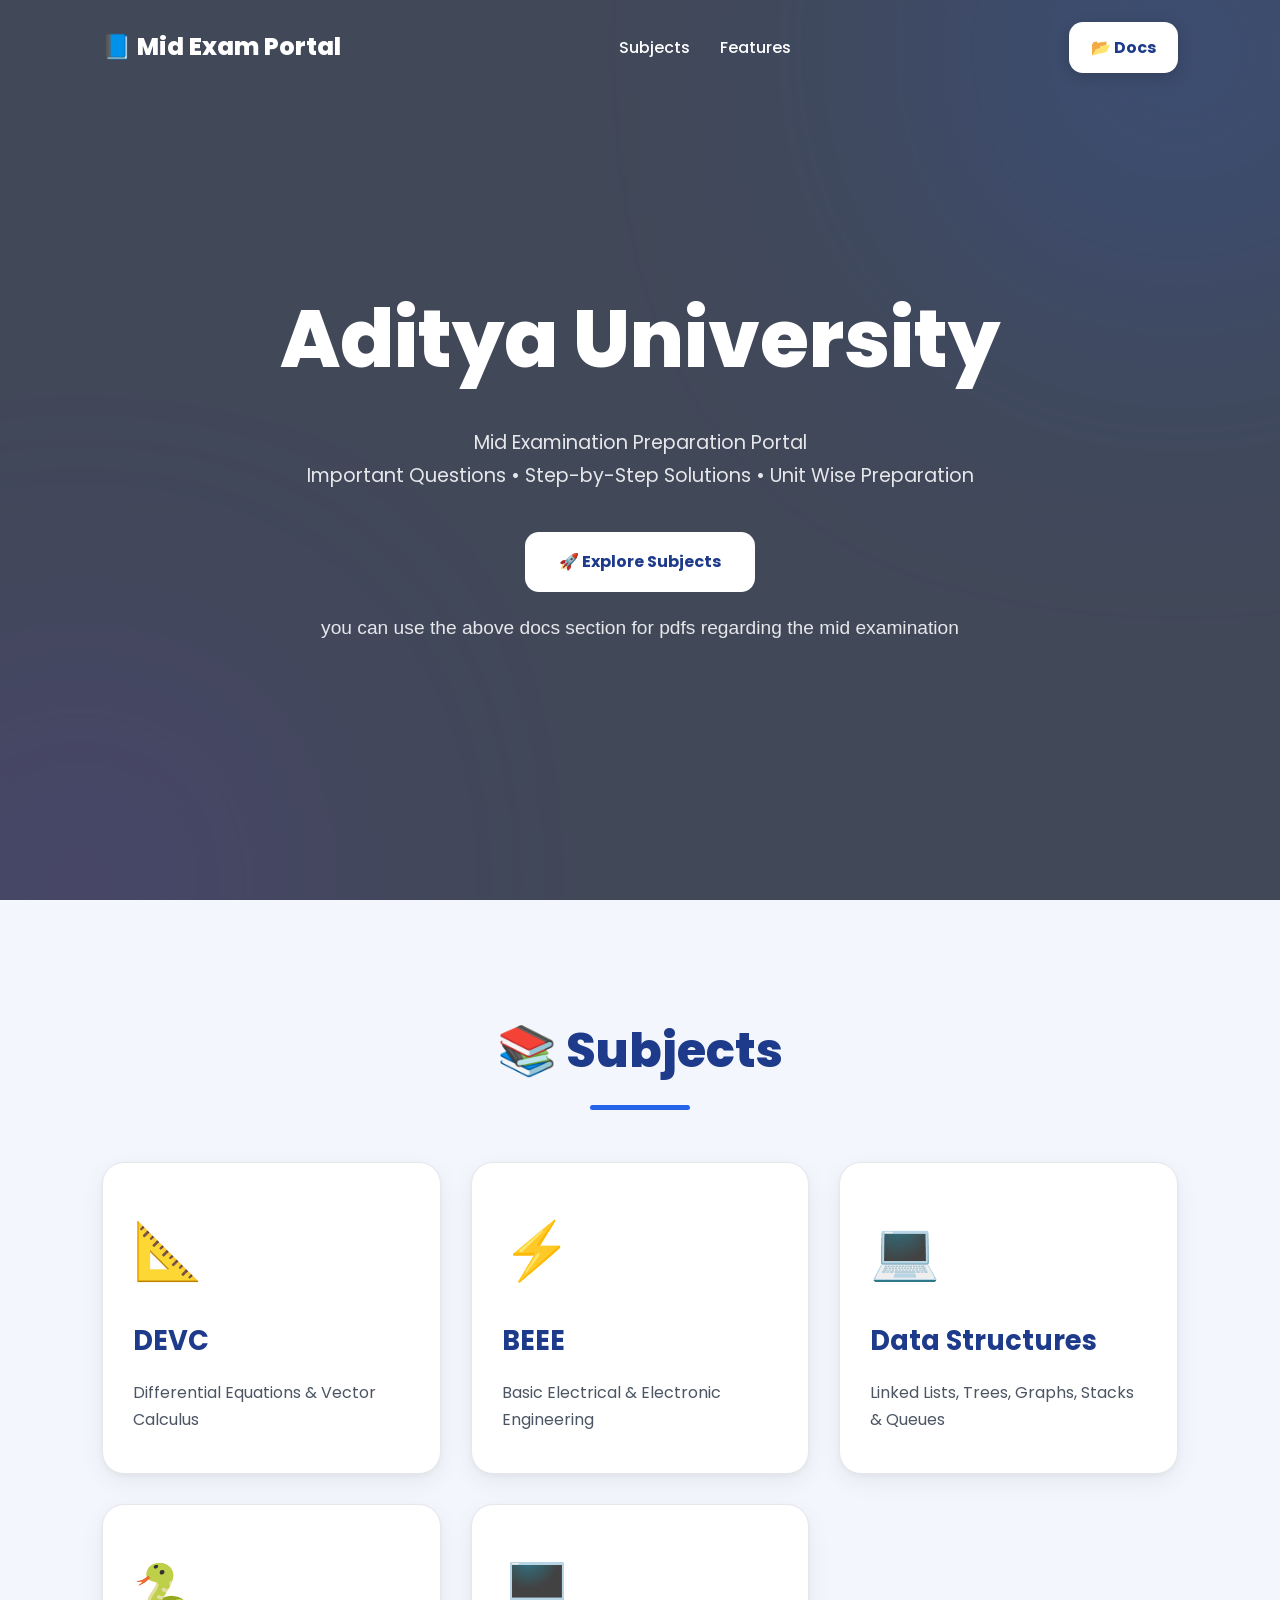
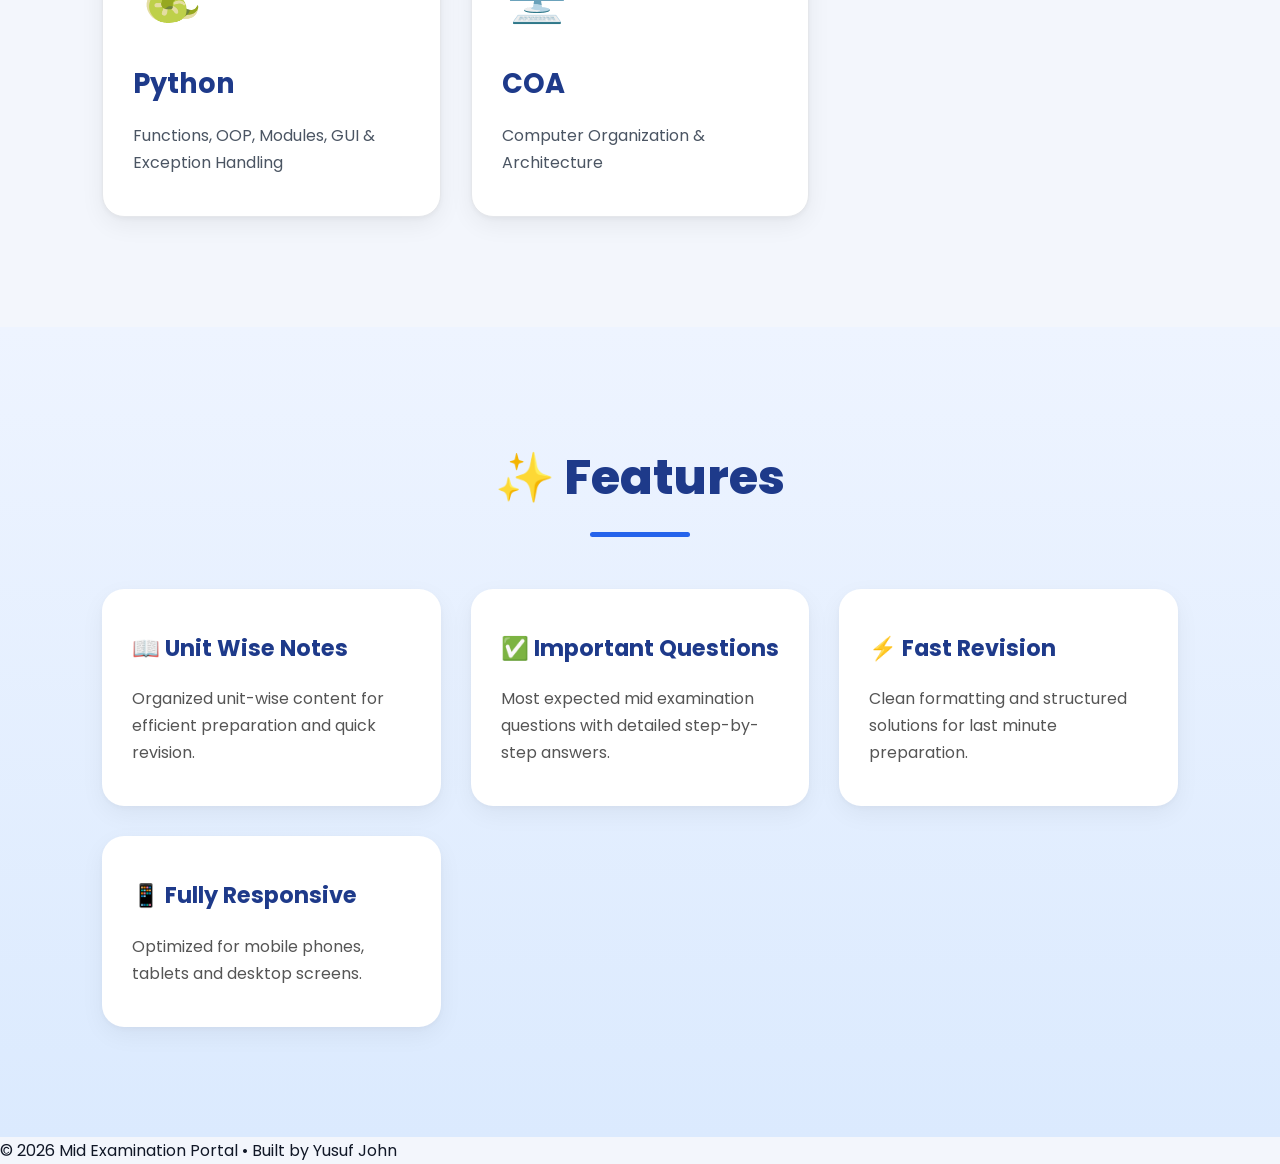
==== index.html @ 859769ae "Add note for docs section usage Added a note about using the docs section for PDFs related to the mi" ====
<!DOCTYPE html>
<html lang="en">
<head>
  <meta charset="UTF-8" />
  <meta name="viewport" content="width=device-width, initial-scale=1.0"/>

  <title>Mid Examination Portal</title>

  <link rel="stylesheet" href="style.css">
</head>
<body>

  <!-- =========================
       HERO SECTION
  ========================== -->

  <header class="hero">

    <!-- =========================
         NAVBAR
    ========================== -->

    <nav class="navbar">

      <!-- LOGO -->

      <div class="logo">
        📘 Mid Exam Portal
      </div>

      <!-- NAV LINKS -->

      <ul class="nav-links">
        <li><a href="#subjects">Subjects</a></li>
        <li><a href="#features">Features</a></li>
      </ul>

      <!-- DOCS BUTTON -->

      <a href="docs.html" class="docs-top-btn">
        📂 Docs
      </a>

    </nav>

    <!-- =========================
         HERO CONTENT
    ========================== -->

    <div class="hero-content">

      <h1>
        Aditya University
      </h1>

      <p>
        Mid Examination Preparation Portal <br>
        Important Questions • Step-by-Step Solutions • Unit Wise Preparation
      </p>

      <a href="#subjects" class="hero-btn">
        🚀 Explore Subjects
      </a>
      <p style="text-align: center; font-size: 1.2em; margin-top: 20px;font-family: 'Segoe UI', Tahoma, Geneva, Verdana, sans-serif;">
    you can use the above docs section for pdfs regarding the mid examination
  </p>
    </div>

  </header>
  
  <!-- =========================
       SUBJECTS SECTION
  ========================== -->

  <section id="subjects" class="subjects-section">

    <h2 class="section-title">
      📚 Subjects
    </h2>

    <div class="subjects-grid">

      <!-- DEVC -->

      <a href="devc.html" class="subject-card">

        <div class="subject-icon">
          📐
        </div>

        <h3>
          DEVC
        </h3>

        <p>
          Differential Equations & Vector Calculus
        </p>

      </a>

      <!-- BEEE -->

      <a href="beee.html" class="subject-card">

        <div class="subject-icon">
          ⚡
        </div>

        <h3>
          BEEE
        </h3>

        <p>
          Basic Electrical & Electronic Engineering
        </p>

      </a>

      <!-- DS -->

      <a href="ds.html" class="subject-card">

        <div class="subject-icon">
          💻
        </div>

        <h3>
          Data Structures
        </h3>

        <p>
          Linked Lists, Trees, Graphs, Stacks & Queues
        </p>

      </a>

      <!-- PYTHON -->

      <a href="python.html" class="subject-card">

        <div class="subject-icon">
          🐍
        </div>

        <h3>
          Python
        </h3>

        <p>
          Functions, OOP, Modules, GUI & Exception Handling
        </p>

      </a>

      <!-- COA -->

      <a href="coa.html" class="subject-card">

        <div class="subject-icon">
          🖥️
        </div>

        <h3>
          COA
        </h3>

        <p>
          Computer Organization & Architecture
        </p>

      </a>

    </div>

  </section>

  <!-- =========================
       FEATURES SECTION
  ========================== -->

  <section id="features" class="features-section">

    <h2 class="section-title">
      ✨ Features
    </h2>

    <div class="features-grid">

      <!-- FEATURE 1 -->

      <div class="feature-box">

        <h3>
          📖 Unit Wise Notes
        </h3>

        <p>
          Organized unit-wise content for efficient preparation and quick revision.
        </p>

      </div>

      <!-- FEATURE 2 -->

      <div class="feature-box">

        <h3>
          ✅ Important Questions
        </h3>

        <p>
          Most expected mid examination questions with detailed step-by-step answers.
        </p>

      </div>

      <!-- FEATURE 3 -->

      <div class="feature-box">

        <h3>
          ⚡ Fast Revision
        </h3>

        <p>
          Clean formatting and structured solutions for last minute preparation.
        </p>

      </div>

      <!-- FEATURE 4 -->

      <div class="feature-box">

        <h3>
          📱 Fully Responsive
        </h3>

        <p>
          Optimized for mobile phones, tablets and desktop screens.
        </p>

      </div>

    </div>

  </section>

  <!-- =========================
       FOOTER
  ========================== -->

  <footer>

    <p>
      © 2026 Mid Examination Portal • Built by Yusuf John
    </p>

  </footer>

  <!-- =========================
       SCRIPT
  ========================== -->

  <script src="script.js"></script>

</body>
</html>
---- style.css ----
/* =========================
   GOOGLE FONT
========================= */

@import url('https://fonts.googleapis.com/css2?family=Poppins:wght@300;400;500;600;700;800&display=swap');

/* =========================
   RESET
========================= */

*{
  margin:0;
  padding:0;
  box-sizing:border-box;
}

html{
  scroll-behavior:smooth;
}

body{
  font-family:'Poppins',sans-serif;
  background:#f3f6fc;
  color:#111827;
  line-height:1.7;
  overflow-x:hidden;
}

/* =========================
   SCROLLBAR
========================= */

::-webkit-scrollbar{
  width:10px;
}

::-webkit-scrollbar-track{
  background:#dbeafe;
}

::-webkit-scrollbar-thumb{
  background:#2563eb;
  border-radius:20px;
}

/* =========================
   HERO SECTION
========================= */

.hero{
  min-height:100vh;
  position:relative;
  overflow:hidden;

  background:
  linear-gradient(rgba(15,23,42,.78),rgba(15,23,42,.78)),
  url("https://images.unsplash.com/photo-1524995997946-a1c2e315a42f?q=80&w=1600&auto=format&fit=crop")
  center/cover no-repeat;
}

.hero::before{
  content:'';
  position:absolute;
  width:500px;
  height:500px;
  background:#2563eb;
  border-radius:50%;
  filter:blur(150px);
  top:-200px;
  right:-150px;
  opacity:.25;
}

.hero::after{
  content:'';
  position:absolute;
  width:400px;
  height:400px;
  background:#7c3aed;
  border-radius:50%;
  filter:blur(140px);
  bottom:-180px;
  left:-120px;
  opacity:.2;
}

/* =========================
   NAVBAR
========================= */

.navbar{
  width:100%;
  padding:22px 8%;
  display:flex;
  justify-content:space-between;
  align-items:center;
  position:relative;
  z-index:10;
}

.logo{
  color:white;
  font-size:1.5rem;
  font-weight:800;
}

.nav-links{
  display:flex;
  gap:30px;
  list-style:none;
}

.nav-links a{
  text-decoration:none;
  color:white;
  font-weight:500;
  position:relative;
  transition:.3s;
}

.nav-links a::after{
  content:'';
  position:absolute;
  left:0;
  bottom:-6px;
  width:0%;
  height:2px;
  background:white;
  transition:.3s;
}

.nav-links a:hover::after{
  width:100%;
}

/* =========================
   HERO CONTENT
========================= */

.hero-content{
  position:relative;
  z-index:2;

  min-height:85vh;

  display:flex;
  flex-direction:column;
  justify-content:center;
  align-items:center;

  text-align:center;
  padding:20px;
}

.hero-content h1{
  font-size:5rem;
  color:white;
  font-weight:800;
  margin-bottom:20px;
  animation:fadeUp 1s ease;
}

.hero-content p{
  max-width:800px;
  color:#e5e7eb;
  font-size:1.2rem;
  margin-bottom:40px;
  animation:fadeUp 1.3s ease;
}

.hero-btn{
  display:inline-block;
  padding:16px 34px;
  background:white;
  color:#1e3a8a;
  text-decoration:none;
  border-radius:14px;
  font-weight:700;
  transition:.4s;
}

.hero-btn:hover{
  transform:translateY(-6px);
  background:#2563eb;
  color:white;
}

/* =========================
   SECTION TITLES
========================= */

.section-title{
  text-align:center;
  font-size:3rem;
  margin-bottom:70px;
  color:#1e3a8a;
  font-weight:800;
  position:relative;
}

.section-title::after{
  content:'';
  width:100px;
  height:5px;
  background:#2563eb;
  position:absolute;
  bottom:-18px;
  left:50%;
  transform:translateX(-50%);
  border-radius:20px;
}

/* =========================
   SUBJECTS SECTION
========================= */

.subjects-section{
  padding:110px 8%;
}

.subjects-grid{
  display:grid;
  grid-template-columns:repeat(3,1fr);
  gap:30px;
  align-items:stretch;
}

.subject-card{
  position:relative;

  background:white;

  padding:40px 30px;

  border-radius:22px;

  text-decoration:none;

  overflow:hidden;

  transition:.4s;

  box-shadow:
  0 8px 25px rgba(0,0,0,.06),
  0 2px 5px rgba(0,0,0,.04);

  border:1px solid #e5e7eb;

  min-height:240px;

  display:flex;
  flex-direction:column;
  justify-content:flex-start;
}

.subject-card::before{
  content:'';
  position:absolute;
  inset:0;
  background:linear-gradient(135deg,#2563eb,#7c3aed);
  opacity:0;
  transition:.4s;
}

.subject-card:hover::before{
  opacity:1;
}

.subject-card:hover{
  transform:translateY(-10px);
}

.subject-card *{
  position:relative;
  z-index:2;
}

.subject-card:hover h3,
.subject-card:hover p,
.subject-card:hover .subject-icon{
  color:white;
}

.subject-icon{
  font-size:3.5rem;
  margin-bottom:20px;
  transition:.4s;
}

.subject-card h3{
  font-size:1.7rem;
  color:#1e3a8a;
  margin-bottom:15px;
  transition:.4s;
}

.subject-card p{
  color:#4b5563;
  transition:.4s;
}

/* =========================
   FEATURES
========================= */

.features-section{
  padding:110px 8%;
  background:linear-gradient(to bottom,#eef4ff,#dbeafe);
}

.features-grid{
  display:grid;
  grid-template-columns:repeat(auto-fit,minmax(260px,1fr));
  gap:30px;
}

.feature-box{
  background:white;
  padding:40px 30px;
  border-radius:22px;

  box-shadow:
  0 8px 25px rgba(0,0,0,.05),
  0 2px 5px rgba(0,0,0,.03);

  transition:.4s;
}

.feature-box:hover{
  transform:translateY(-10px);
}

.feature-box h3{
  color:#1e3a8a;
  margin-bottom:18px;
  font-size:1.4rem;
}

.feature-box p{
  color:#555;
}

/* =========================
   SUBJECT PAGE HEADER
========================= */

.subject-header{
  background:linear-gradient(135deg,#0f172a,#1e3a8a,#2563eb);
  color:white;
  text-align:center;
  padding:2.5rem 1.5rem 2rem;
}

.subject-header h1{
  font-size:2.5rem;
  margin-bottom:10px;
  font-weight:800;
}

.subject-header p{
  opacity:.92;
}

.badge{
  display:inline-block;
  background:rgba(255,255,255,.15);
  border:1px solid rgba(255,255,255,.25);
  border-radius:30px;
  padding:6px 18px;
  margin-bottom:18px;
  font-size:.75rem;
  font-weight:600;
}

/* =========================
   CONTAINER
========================= */

.container{
  max-width:1150px;
  margin:auto;
  padding:2rem 1rem 4rem;
}

/* =========================
   TABS
========================= */

.tabs{
  display:flex;
  flex-wrap:wrap;
  justify-content:center;
  gap:12px;
  padding:30px 10px;
}

.tab-btn{
  padding:14px 24px;
  border:none;
  border-radius:12px;
  background:#dbeafe;
  color:#1e3a8a;
  font-weight:700;
  cursor:pointer;
  transition:.3s;
}

.tab-btn:hover,
.tab-btn.active{
  background:#1e3a8a;
  color:white;
}

/* =========================
   TAB CONTENT
========================= */

.tab-content{
  display:none;
}

.tab-content.active{
  display:block;
}

/* =========================
   UNIT TITLE
========================= */

.unit-title{
  font-size:2rem;
  margin-bottom:22px;
  color:#1e3a8a;
  font-weight:800;
  border-bottom:4px solid #2563eb;
  padding-bottom:12px;
}

/* =========================
   CONTROL BUTTONS
========================= */

.ctrl-bar{
  display:flex;
  justify-content:flex-end;
  gap:10px;
  margin-bottom:20px;
}

.ctrl-btn{
  padding:10px 18px;
  border:none;
  border-radius:10px;
  background:#1e3a8a;
  color:white;
  cursor:pointer;
  font-weight:600;
  transition:.3s;
}

.ctrl-btn:hover{
  background:#2563eb;
}

/* =========================
   QUESTION CARD
========================= */

.q-card{
  background:white;
  border-radius:20px;
  margin-bottom:28px;
  overflow:hidden;

  box-shadow:
  0 4px 20px rgba(0,0,0,.06),
  0 1px 3px rgba(0,0,0,.04);

  transition:.3s;
  border:1px solid #e5e7eb;
}

.q-card:hover{
  transform:translateY(-3px);
}

.q-header{
  display:flex;
  align-items:flex-start;
  gap:18px;
  padding:26px;
  cursor:pointer;
  background:white;
}

.q-num{
  width:45px;
  height:45px;
  border-radius:50%;
  background:#1e3a8a;
  color:white;
  display:flex;
  align-items:center;
  justify-content:center;
  font-weight:800;
  flex-shrink:0;
}

.q-text{
  flex:1;
  color:#1e3a8a;
  font-weight:700;
  line-height:1.7;
}

.q-toggle{
  font-size:1.2rem;
  transition:.3s;
  color:#1e3a8a;
}

.q-card.open .q-toggle{
  transform:rotate(180deg);
}

/* =========================
   QUESTION BODY
========================= */

.q-body{
  display:none;
  border-top:1px solid #e5e7eb;
  background:#ffffff;
  animation:fadeIn .3s ease;
}

.q-card.open .q-body{
  display:block;
}

.q-body-inner{
  padding:28px;
}

/* =========================
   STEP GROUP
========================= */

.step-group{
  margin-bottom:28px;
}

.step-label{
  display:inline-block;
  background:#1e3a8a;
  color:white;
  padding:8px 16px;
  border-radius:8px;
  margin-bottom:14px;
  font-size:.85rem;
  font-weight:700;
}

.step-body{
  background:#eef4ff;
  border-left:5px solid #2563eb;
  padding:22px;
  border-radius:14px;
  color:#111827;

  box-shadow:
  0 4px 12px rgba(0,0,0,.04);
}

/* =========================
   CONCEPT BOX
========================= */

.concept-box{
  background:#fff7ed;
  border-left:5px solid #f59e0b;
  padding:20px;
  border-radius:14px;
  margin-bottom:22px;
  color:#7c2d12;
  font-weight:500;
  line-height:1.8;
}

/* =========================
   NOTE
========================= */

.note{
  background:#fef3c7;
  border-left:5px solid #f59e0b;
  padding:16px;
  border-radius:12px;
  margin:18px 0;
  color:#92400e;
}

/* =========================
   CODE / MATH BLOCK
========================= */

.math{
  display:block;
  background:#07122b;
  color:#93c5fd;
  padding:22px;
  border-radius:14px;
  overflow-x:auto;
  margin-top:14px;
  font-family:Consolas, monospace;
  white-space:pre-wrap;
  line-height:1.9;
  font-size:.95rem;
}

/* =========================
   FORMULA
========================= */

.formula{
  background:#dbeafe;
  border:2px solid #2563eb;
  padding:14px;
  border-radius:12px;
  text-align:center;
  margin:18px 0;
  font-weight:700;
  color:#1e3a8a;
}

/* =========================
   ANSWER BOX
========================= */

.ans-box{
  display:flex;
  gap:14px;
  background:#ecfdf5;
  border:2px solid #22c55e;
  padding:18px;
  border-radius:14px;
  margin-top:22px;
}

.ans-icon{
  font-size:1.3rem;
}

.ans-text{
  color:#166534;
  font-weight:700;
}

/* =========================
   EXTRA UTILITIES
========================= */

.part-label{
  color:#2563eb;
  font-weight:800;
}

.sub-question{
  font-size:1.15rem;
  font-weight:700;
  color:#1e3a8a;
  margin:25px 0 15px;
  padding-left:12px;
  border-left:5px solid #2563eb;
}

.math-inline{
  display:inline-block;
  background:#dbeafe;
  color:#1e3a8a;
  padding:2px 8px;
  border-radius:6px;
  font-family:monospace;
  font-size:.9rem;
}

.verify{
  display:inline-flex;
  align-items:center;
  gap:6px;
  background:#ecfdf5;
  border:1px solid #22c55e;
  color:#166534;
  padding:5px 12px;
  border-radius:30px;
  font-size:.8rem;
  font-weight:700;
  margin-bottom:15px;
}

/* =========================
   TABLES
========================= */

.comp-table{
  width:100%;
  border-collapse:collapse;
  margin:22px 0;
}

.comp-table th{
  background:#1e3a8a;
  color:white;
  padding:14px;
  text-align:left;
}

.comp-table td{
  padding:14px;
  border:1px solid #dbeafe;
}

.comp-table tr:nth-child(even){
  background:#f8fbff;
}

/* =========================
   IMAGE BLOCK
========================= */

.img-block{
  text-align:center;
  margin:22px 0;
}

.img-block img{
  max-width:100%;
  border-radius:14px;
  box-shadow:0 4px 18px rgba(0,0,0,.1);
}

.img-caption{
  margin-top:10px;
  color:#555;
  font-size:.9rem;
}

/* =========================
   UTILITIES
========================= */

pre{
  overflow-x:auto;
}

code{
  font-family:Consolas, monospace;
}

.q-text,
.step-body,
.concept-box,
.note{
  overflow-wrap:break-word;
}

/* =========================
   ANIMATIONS
========================= */

@keyframes fadeUp{

  from{
    opacity:0;
    transform:translateY(40px);
  }

  to{
    opacity:1;
    transform:translateY(0);
  }

}

@keyframes fadeIn{

  from{
    opacity:0;
    transform:translateY(-10px);
  }

  to{
    opacity:1;
    transform:translateY(0);
  }

}

/* =========================
   RESPONSIVE
========================= */

@media(max-width:900px){

  .subjects-grid{
    grid-template-columns:repeat(2,1fr);
  }

}

@media(max-width:768px){

  .navbar{
    flex-direction:column;
    gap:18px;
  }

  .nav-links{
    gap:18px;
  }

  .hero-content h1{
    font-size:2.8rem;
  }

  .hero-content p{
    font-size:1rem;
  }

  .section-title{
    font-size:2.2rem;
  }

  .q-header{
    flex-direction:column;
  }

  .tabs{
    flex-direction:column;
  }

  .tab-btn{
    width:100%;
  }

  .ctrl-bar{
    flex-direction:column;
  }

  .ctrl-btn{
    width:100%;
  }

}

@media(max-width:600px){

  .subjects-grid{
    grid-template-columns:1fr;
  }

}

@media(max-width:500px){

  .hero-content h1{
    font-size:2.2rem;
  }

  .hero-btn{
    width:100%;
    text-align:center;
  }

}
/* =========================
   DOCS TOP BUTTON
========================= */

.docs-top-btn{
  text-decoration:none;

  background:white;
  color:#1e3a8a;

  padding:12px 22px;

  border-radius:14px;

  font-weight:700;

  transition:.3s;

  box-shadow:
  0 4px 14px rgba(0,0,0,.15);

  display:flex;
  align-items:center;
  gap:8px;
}

.docs-top-btn:hover{
  background:#2563eb;
  color:white;

  transform:
  translateY(-3px)
  scale(1.03);
}
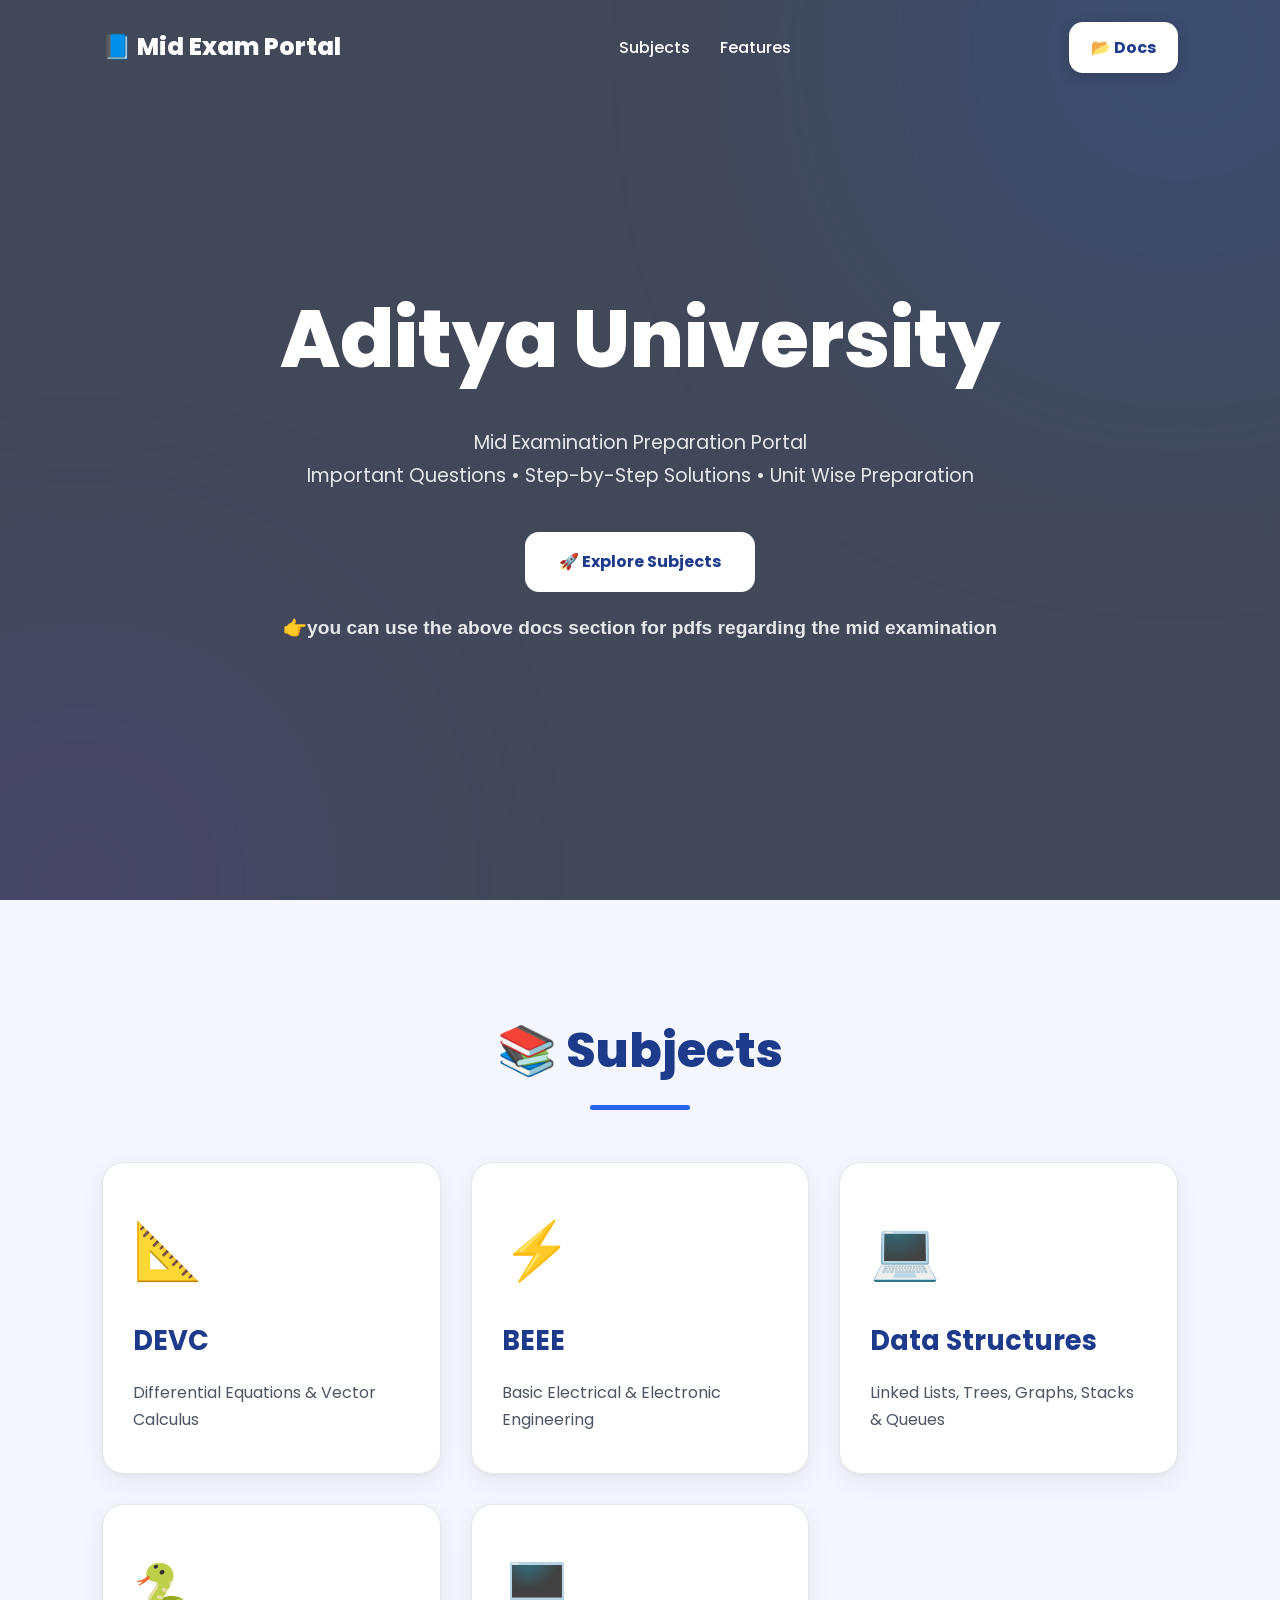
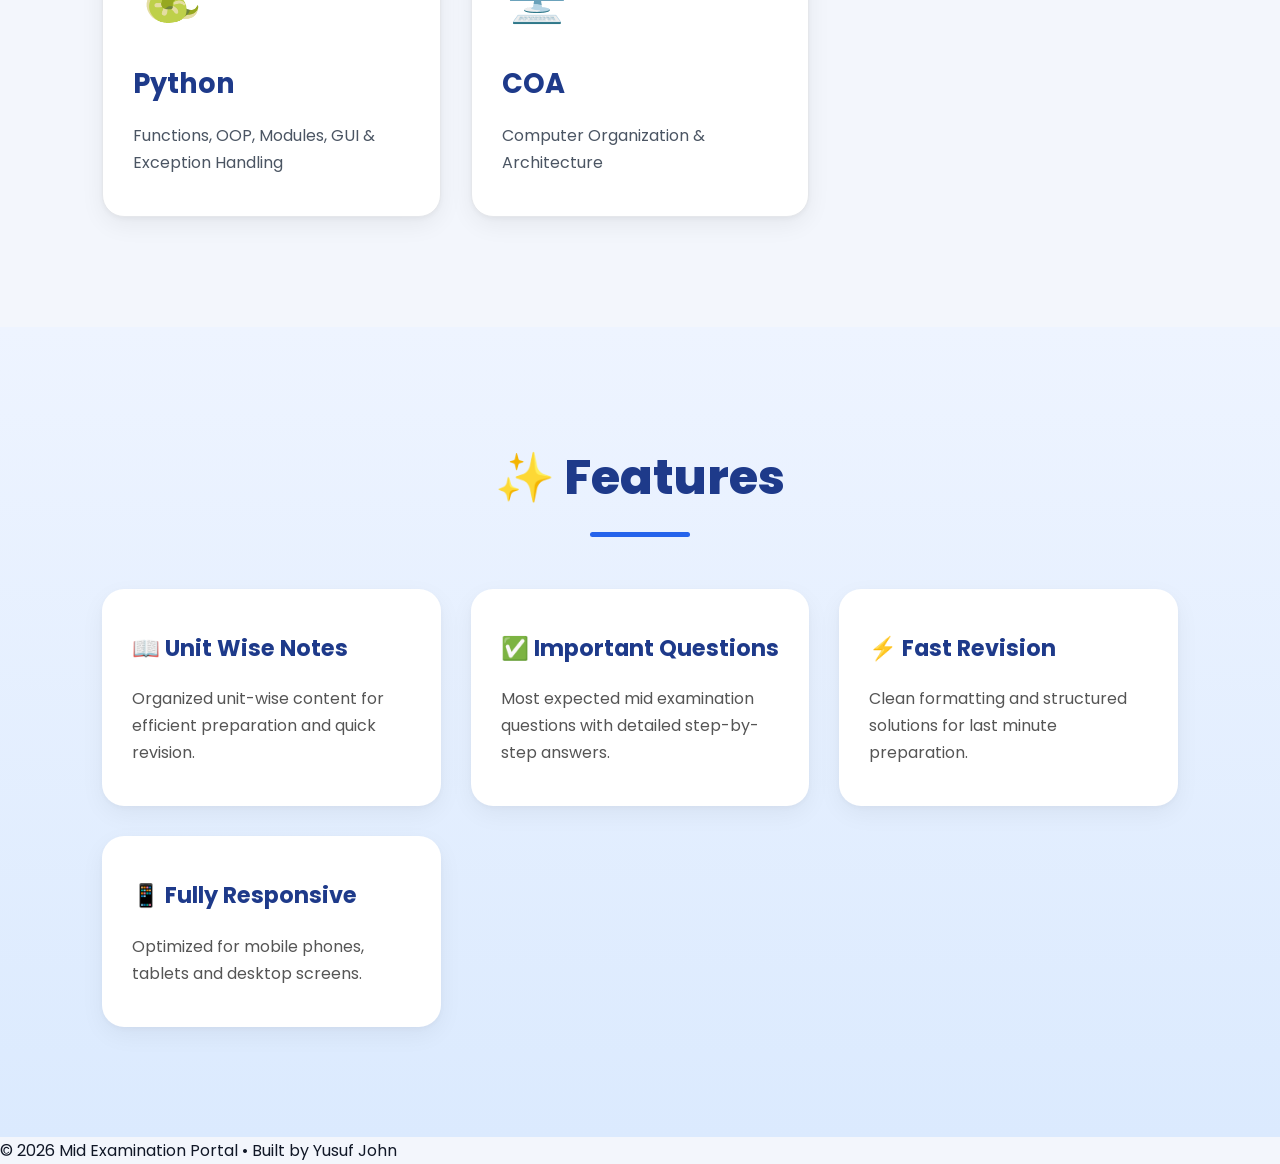
==== commit 330396ab: "Update index.html" ====
--- a/index.html
+++ b/index.html
@@ -62,7 +62,7 @@
         🚀 Explore Subjects
       </a>
       <p style="text-align: center; font-size: 1.2em; margin-top: 20px;font-family: 'Segoe UI', Tahoma, Geneva, Verdana, sans-serif;">
-    you can use the above docs section for pdfs regarding the mid examination
+    <strong>👉you can use the above docs section for pdfs regarding the mid examination</strong>
   </p>
     </div>
 
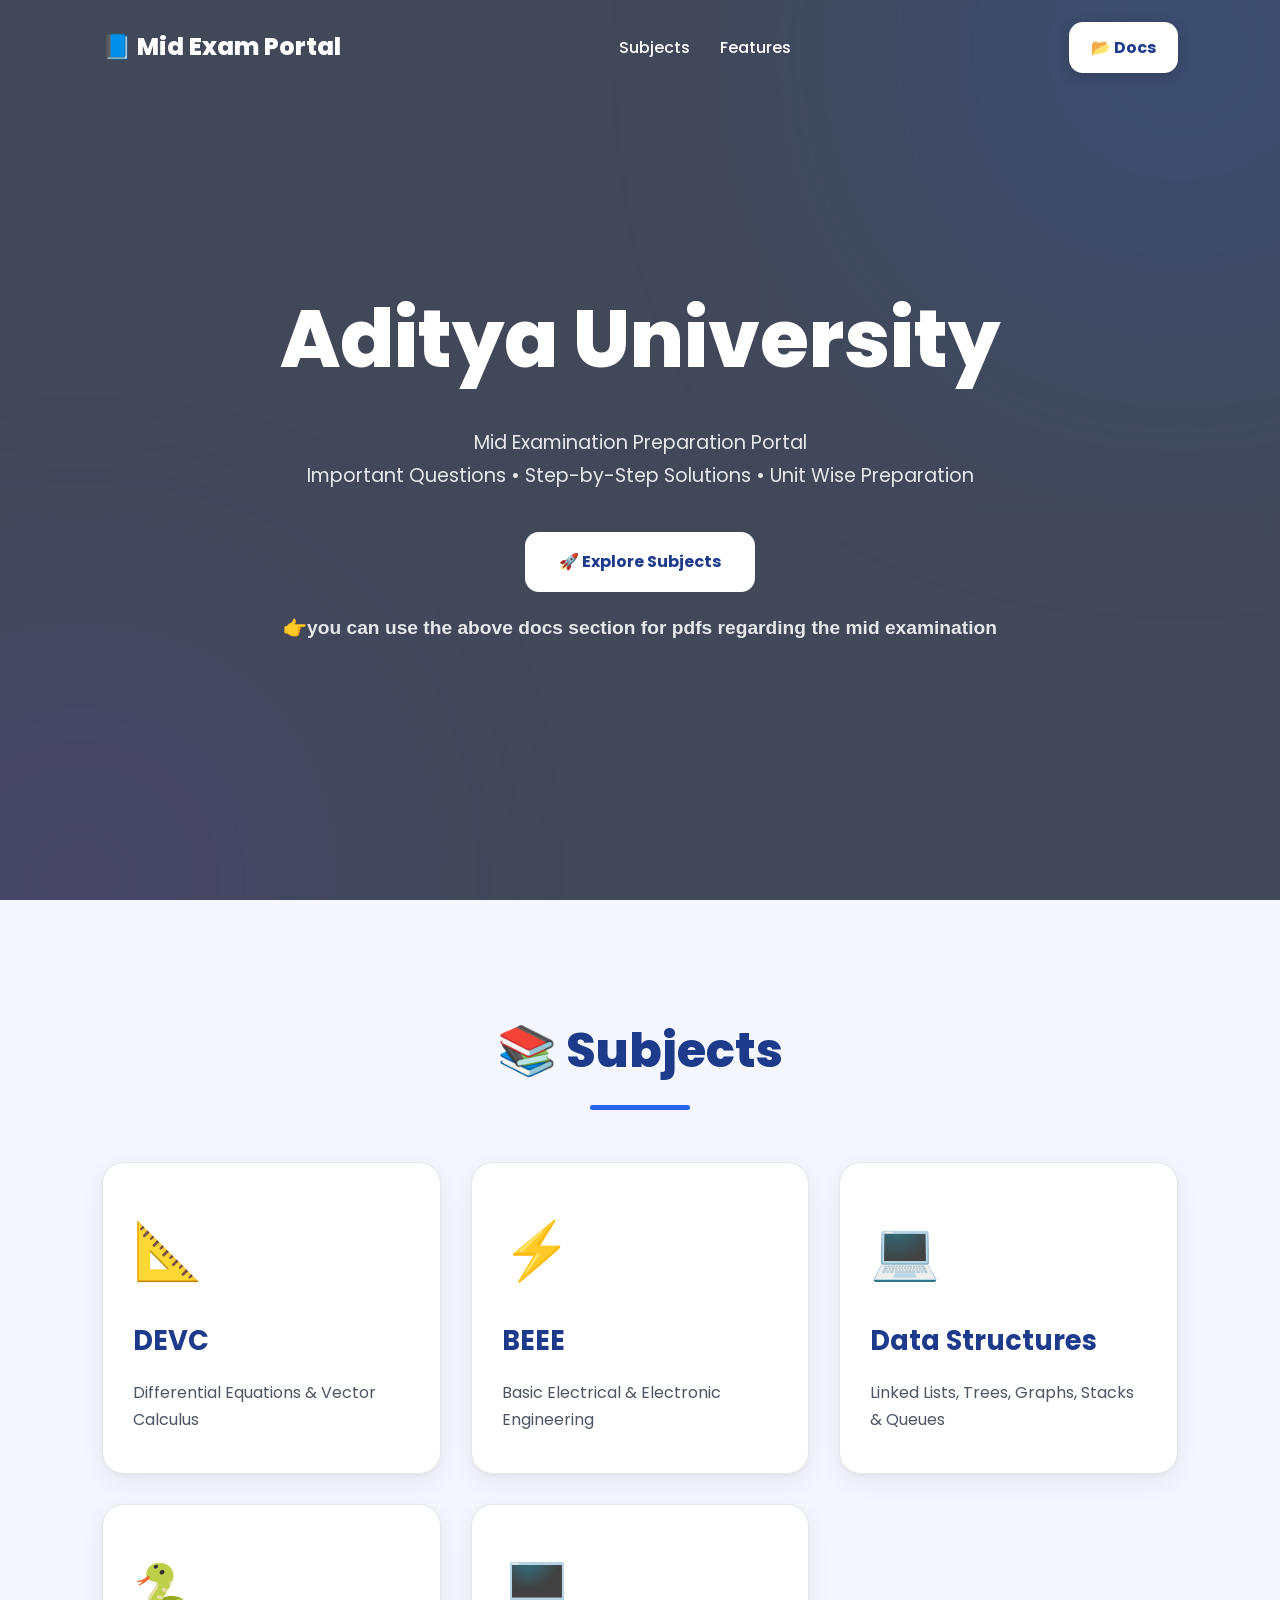
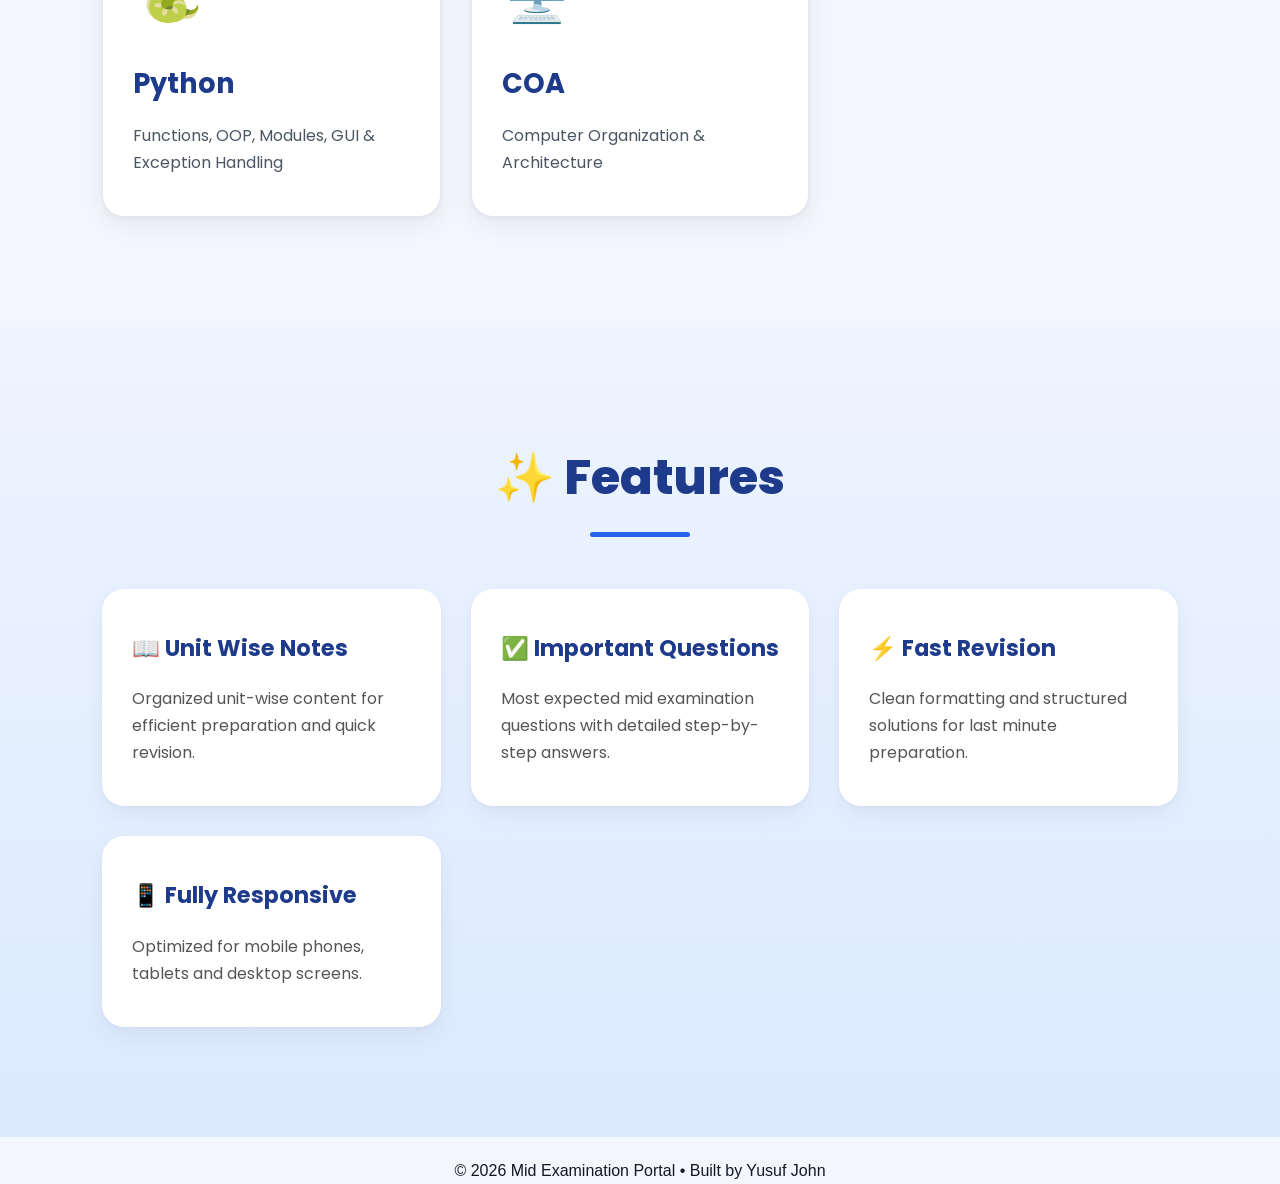
==== commit fde45740: "Update index.html" ====
--- a/index.html
+++ b/index.html
@@ -252,7 +252,7 @@
 
   <footer>
 
-    <p>
+    <p style="text-align: center; font-size: 1em; margin-top: 20px;font-family: 'Segoe UI', Tahoma, Geneva, Verdana, sans-serif;">
       © 2026 Mid Examination Portal • Built by Yusuf John
     </p>
 
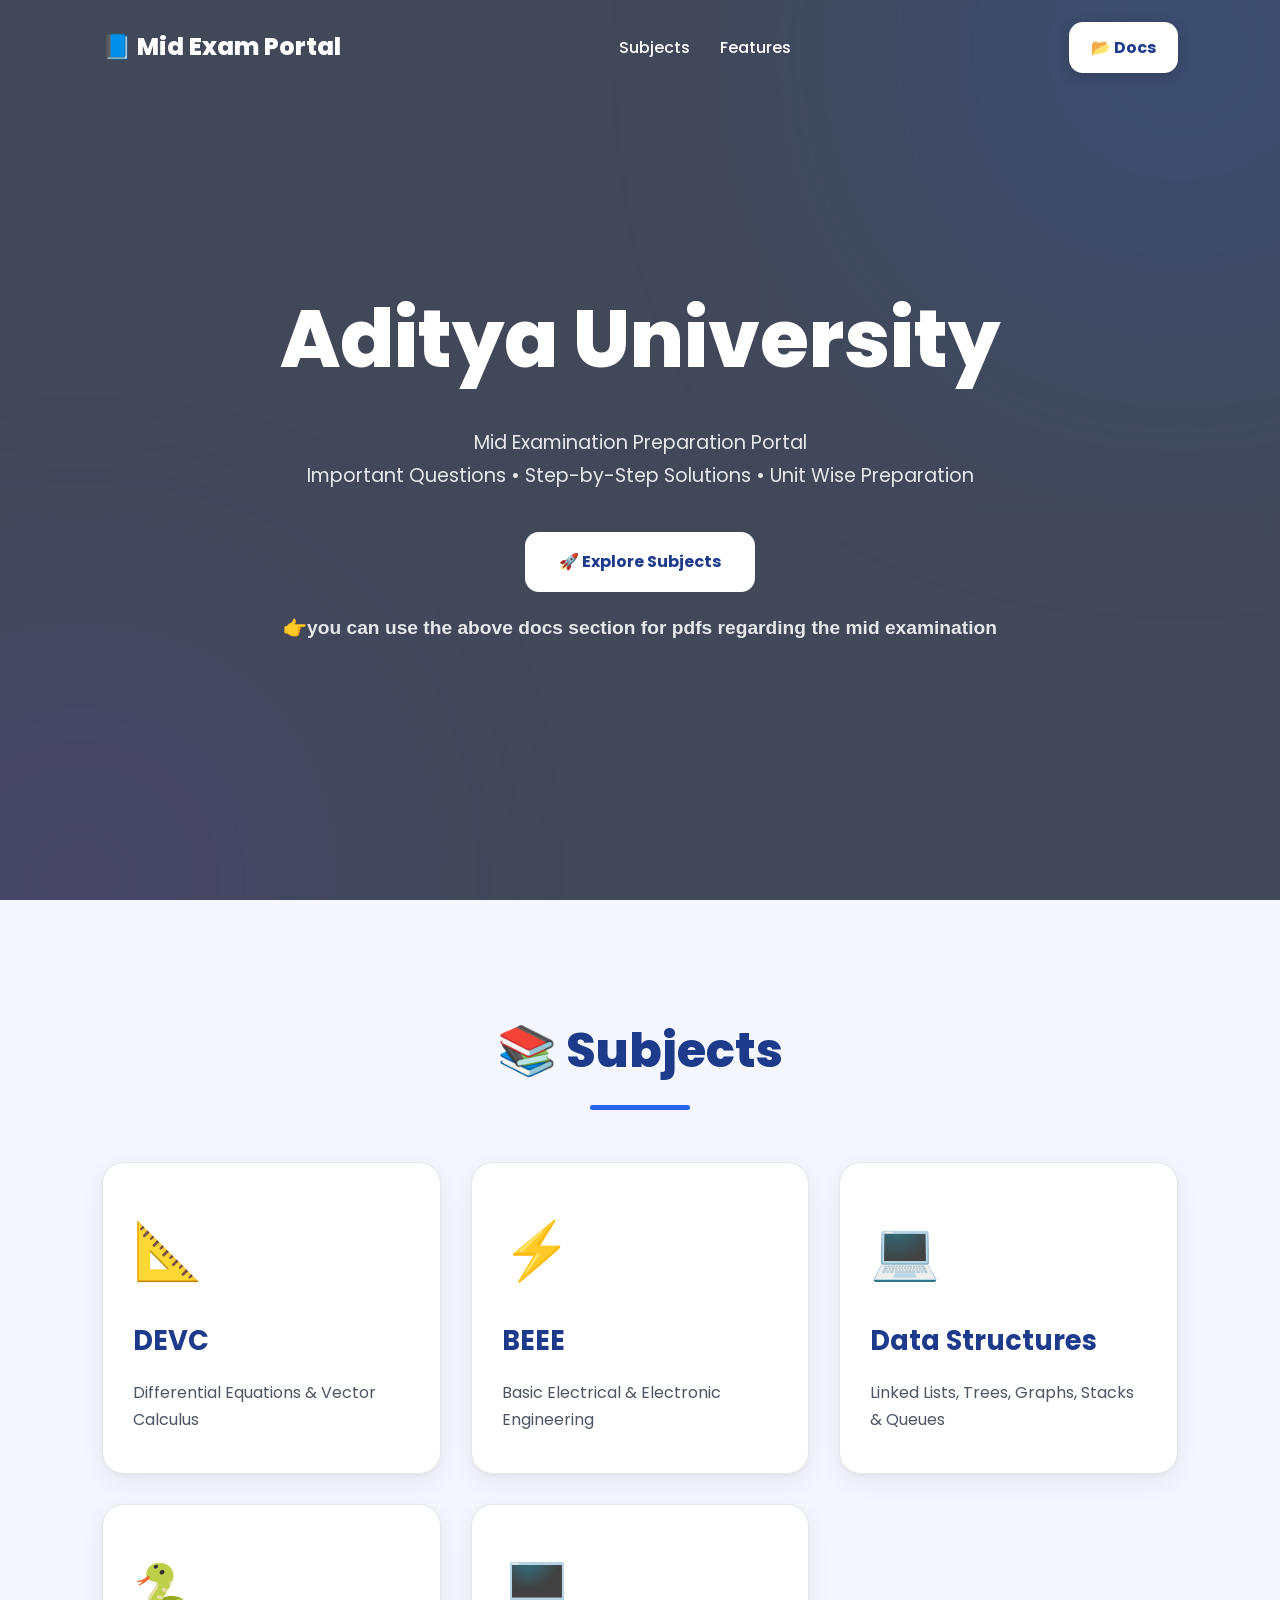
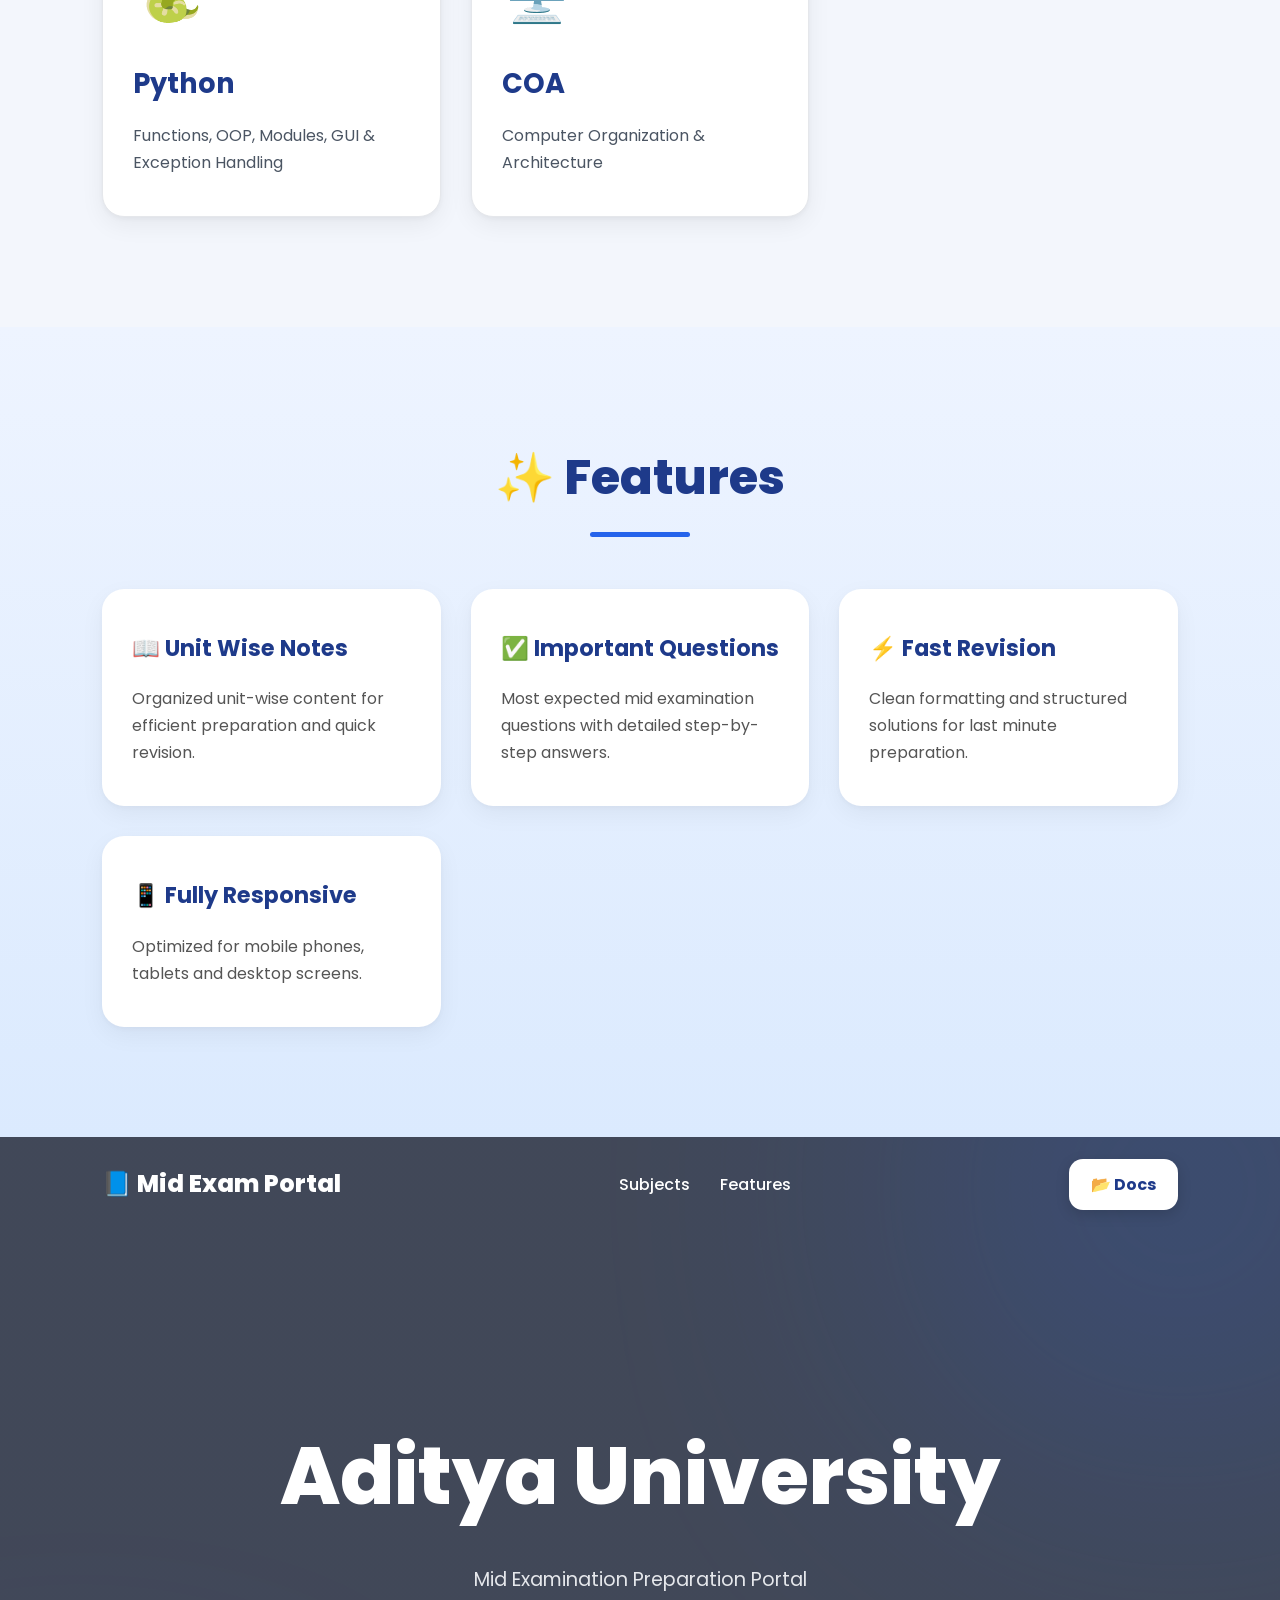
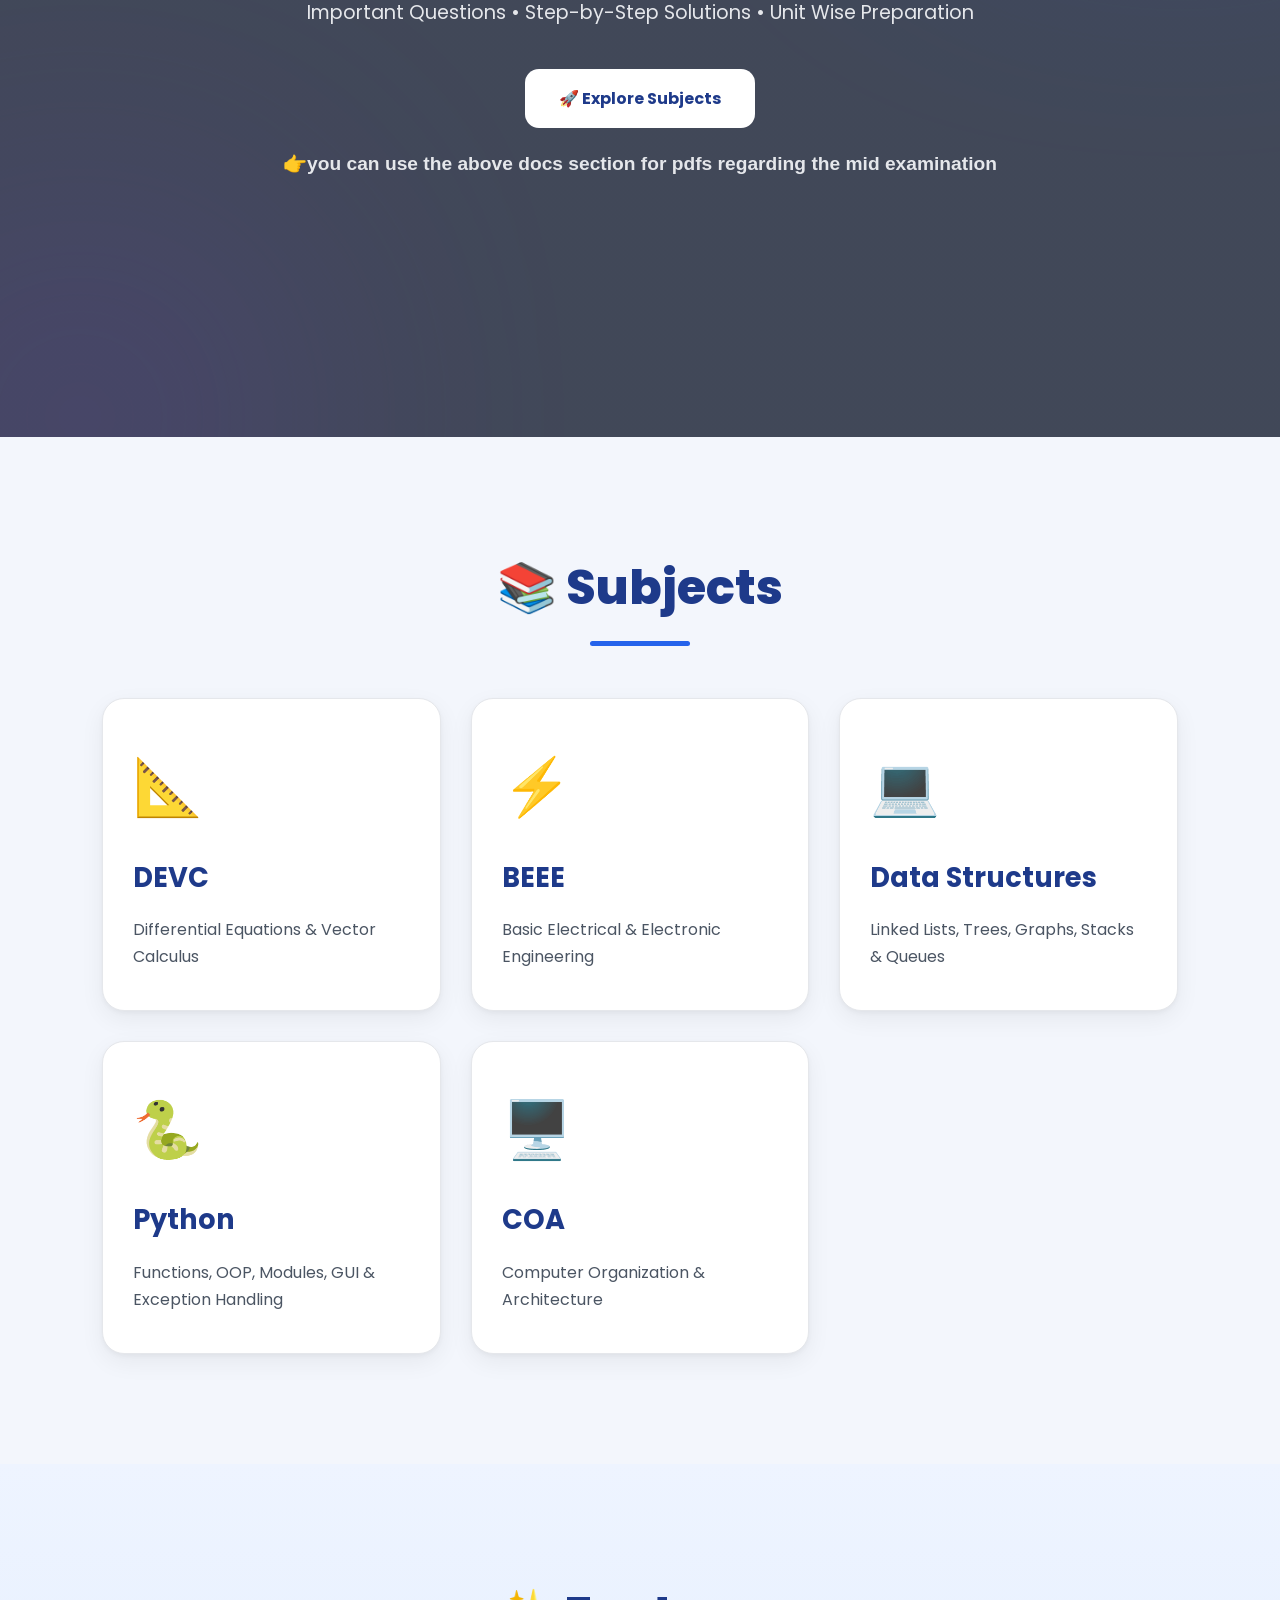
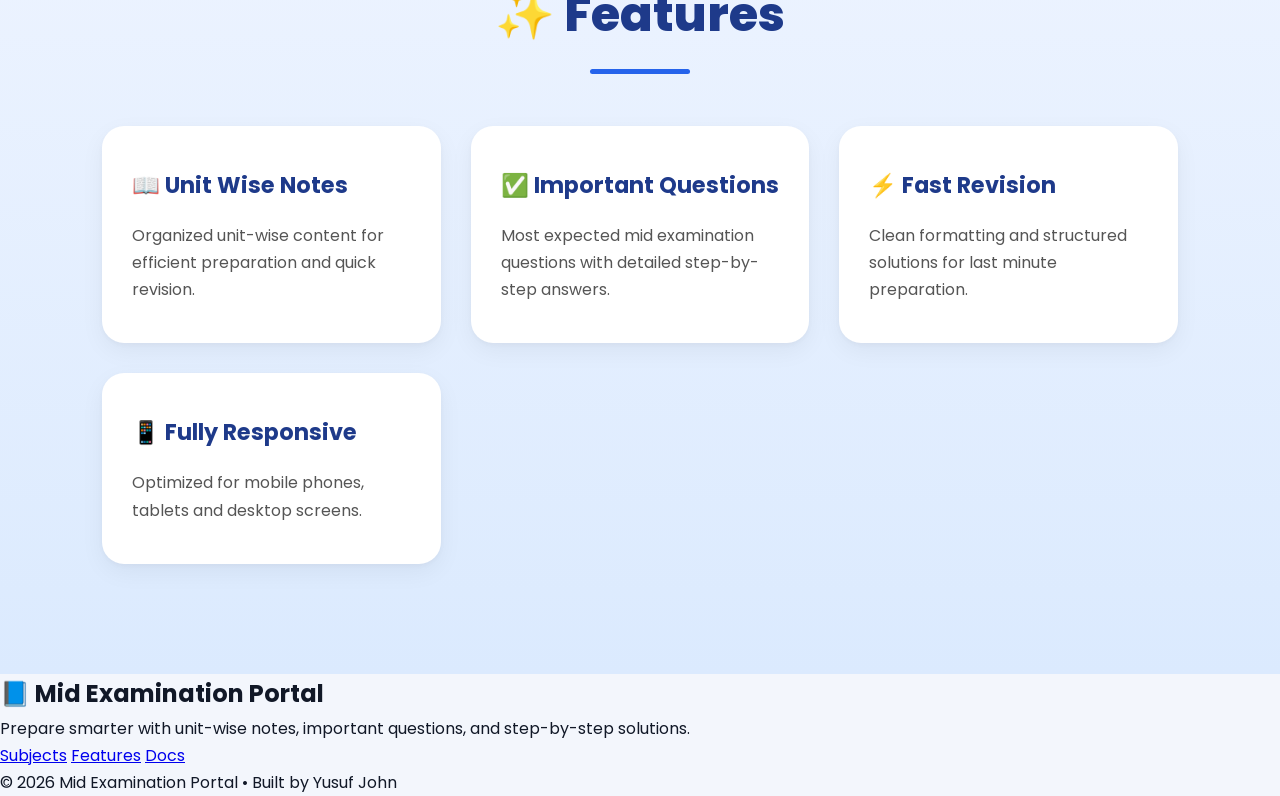
==== commit 074850f6: "Revise index.html for Mid Examination Portal Updated the HTML structure and content for the Mid Exam" ====
--- a/index.html
+++ b/index.html
@@ -250,13 +250,283 @@
        FOOTER
   ========================== -->
 
-  <footer>
-
-    <p style="text-align: center; font-size: 1em; margin-top: 20px;font-family: 'Segoe UI', Tahoma, Geneva, Verdana, sans-serif;">
+  <!DOCTYPE html>
+<html lang="en">
+<head>
+  <meta charset="UTF-8" />
+  <meta name="viewport" content="width=device-width, initial-scale=1.0"/>
+
+  <title>Mid Examination Portal</title>
+
+  <link rel="stylesheet" href="style.css">
+</head>
+<body>
+
+  <!-- =========================
+       HERO SECTION
+  ========================== -->
+
+  <header class="hero">
+
+    <!-- =========================
+         NAVBAR
+    ========================== -->
+
+    <nav class="navbar">
+
+      <!-- LOGO -->
+
+      <div class="logo">
+        📘 Mid Exam Portal
+      </div>
+
+      <!-- NAV LINKS -->
+
+      <ul class="nav-links">
+        <li><a href="#subjects">Subjects</a></li>
+        <li><a href="#features">Features</a></li>
+      </ul>
+
+      <!-- DOCS BUTTON -->
+
+      <a href="docs.html" class="docs-top-btn">
+        📂 Docs
+      </a>
+
+    </nav>
+
+    <!-- =========================
+         HERO CONTENT
+    ========================== -->
+
+    <div class="hero-content">
+
+      <h1>
+        Aditya University
+      </h1>
+
+      <p>
+        Mid Examination Preparation Portal <br>
+        Important Questions • Step-by-Step Solutions • Unit Wise Preparation
+      </p>
+
+      <a href="#subjects" class="hero-btn">
+        🚀 Explore Subjects
+      </a>
+      <p style="text-align: center; font-size: 1.2em; margin-top: 20px;font-family: 'Segoe UI', Tahoma, Geneva, Verdana, sans-serif;">
+    <strong>👉you can use the above docs section for pdfs regarding the mid examination</strong>
+  </p>
+    </div>
+
+  </header>
+  
+  <!-- =========================
+       SUBJECTS SECTION
+  ========================== -->
+
+  <section id="subjects" class="subjects-section">
+
+    <h2 class="section-title">
+      📚 Subjects
+    </h2>
+
+    <div class="subjects-grid">
+
+      <!-- DEVC -->
+
+      <a href="devc.html" class="subject-card">
+
+        <div class="subject-icon">
+          📐
+        </div>
+
+        <h3>
+          DEVC
+        </h3>
+
+        <p>
+          Differential Equations & Vector Calculus
+        </p>
+
+      </a>
+
+      <!-- BEEE -->
+
+      <a href="beee.html" class="subject-card">
+
+        <div class="subject-icon">
+          ⚡
+        </div>
+
+        <h3>
+          BEEE
+        </h3>
+
+        <p>
+          Basic Electrical & Electronic Engineering
+        </p>
+
+      </a>
+
+      <!-- DS -->
+
+      <a href="ds.html" class="subject-card">
+
+        <div class="subject-icon">
+          💻
+        </div>
+
+        <h3>
+          Data Structures
+        </h3>
+
+        <p>
+          Linked Lists, Trees, Graphs, Stacks & Queues
+        </p>
+
+      </a>
+
+      <!-- PYTHON -->
+
+      <a href="python.html" class="subject-card">
+
+        <div class="subject-icon">
+          🐍
+        </div>
+
+        <h3>
+          Python
+        </h3>
+
+        <p>
+          Functions, OOP, Modules, GUI & Exception Handling
+        </p>
+
+      </a>
+
+      <!-- COA -->
+
+      <a href="coa.html" class="subject-card">
+
+        <div class="subject-icon">
+          🖥️
+        </div>
+
+        <h3>
+          COA
+        </h3>
+
+        <p>
+          Computer Organization & Architecture
+        </p>
+
+      </a>
+
+    </div>
+
+  </section>
+
+  <!-- =========================
+       FEATURES SECTION
+  ========================== -->
+
+  <section id="features" class="features-section">
+
+    <h2 class="section-title">
+      ✨ Features
+    </h2>
+
+    <div class="features-grid">
+
+      <!-- FEATURE 1 -->
+
+      <div class="feature-box">
+
+        <h3>
+          📖 Unit Wise Notes
+        </h3>
+
+        <p>
+          Organized unit-wise content for efficient preparation and quick revision.
+        </p>
+
+      </div>
+
+      <!-- FEATURE 2 -->
+
+      <div class="feature-box">
+
+        <h3>
+          ✅ Important Questions
+        </h3>
+
+        <p>
+          Most expected mid examination questions with detailed step-by-step answers.
+        </p>
+
+      </div>
+
+      <!-- FEATURE 3 -->
+
+      <div class="feature-box">
+
+        <h3>
+          ⚡ Fast Revision
+        </h3>
+
+        <p>
+          Clean formatting and structured solutions for last minute preparation.
+        </p>
+
+      </div>
+
+      <!-- FEATURE 4 -->
+
+      <div class="feature-box">
+
+        <h3>
+          📱 Fully Responsive
+        </h3>
+
+        <p>
+          Optimized for mobile phones, tablets and desktop screens.
+        </p>
+
+      </div>
+
+    </div>
+
+  </section>
+
+  <!-- =========================
+     FOOTER
+========================== -->
+
+<footer class="footer">
+
+  <div class="footer-box">
+
+    <h2>
+      📘 Mid Examination Portal
+    </h2>
+
+    <p>
+      Prepare smarter with unit-wise notes, important questions, and step-by-step solutions.
+    </p>
+
+    <div class="footer-links">
+      <a href="#subjects">Subjects</a>
+      <a href="#features">Features</a>
+      <a href="docs.html">Docs</a>
+    </div>
+
+    <p class="footer-credit">
       © 2026 Mid Examination Portal • Built by Yusuf John
     </p>
 
-  </footer>
+  </div>
+
+</footer>
 
   <!-- =========================
        SCRIPT
@@ -266,3 +536,12 @@
 
 </body>
 </html>
+
+  <!-- =========================
+       SCRIPT
+  ========================== -->
+
+  <script src="script.js"></script>
+
+</body>
+</html>
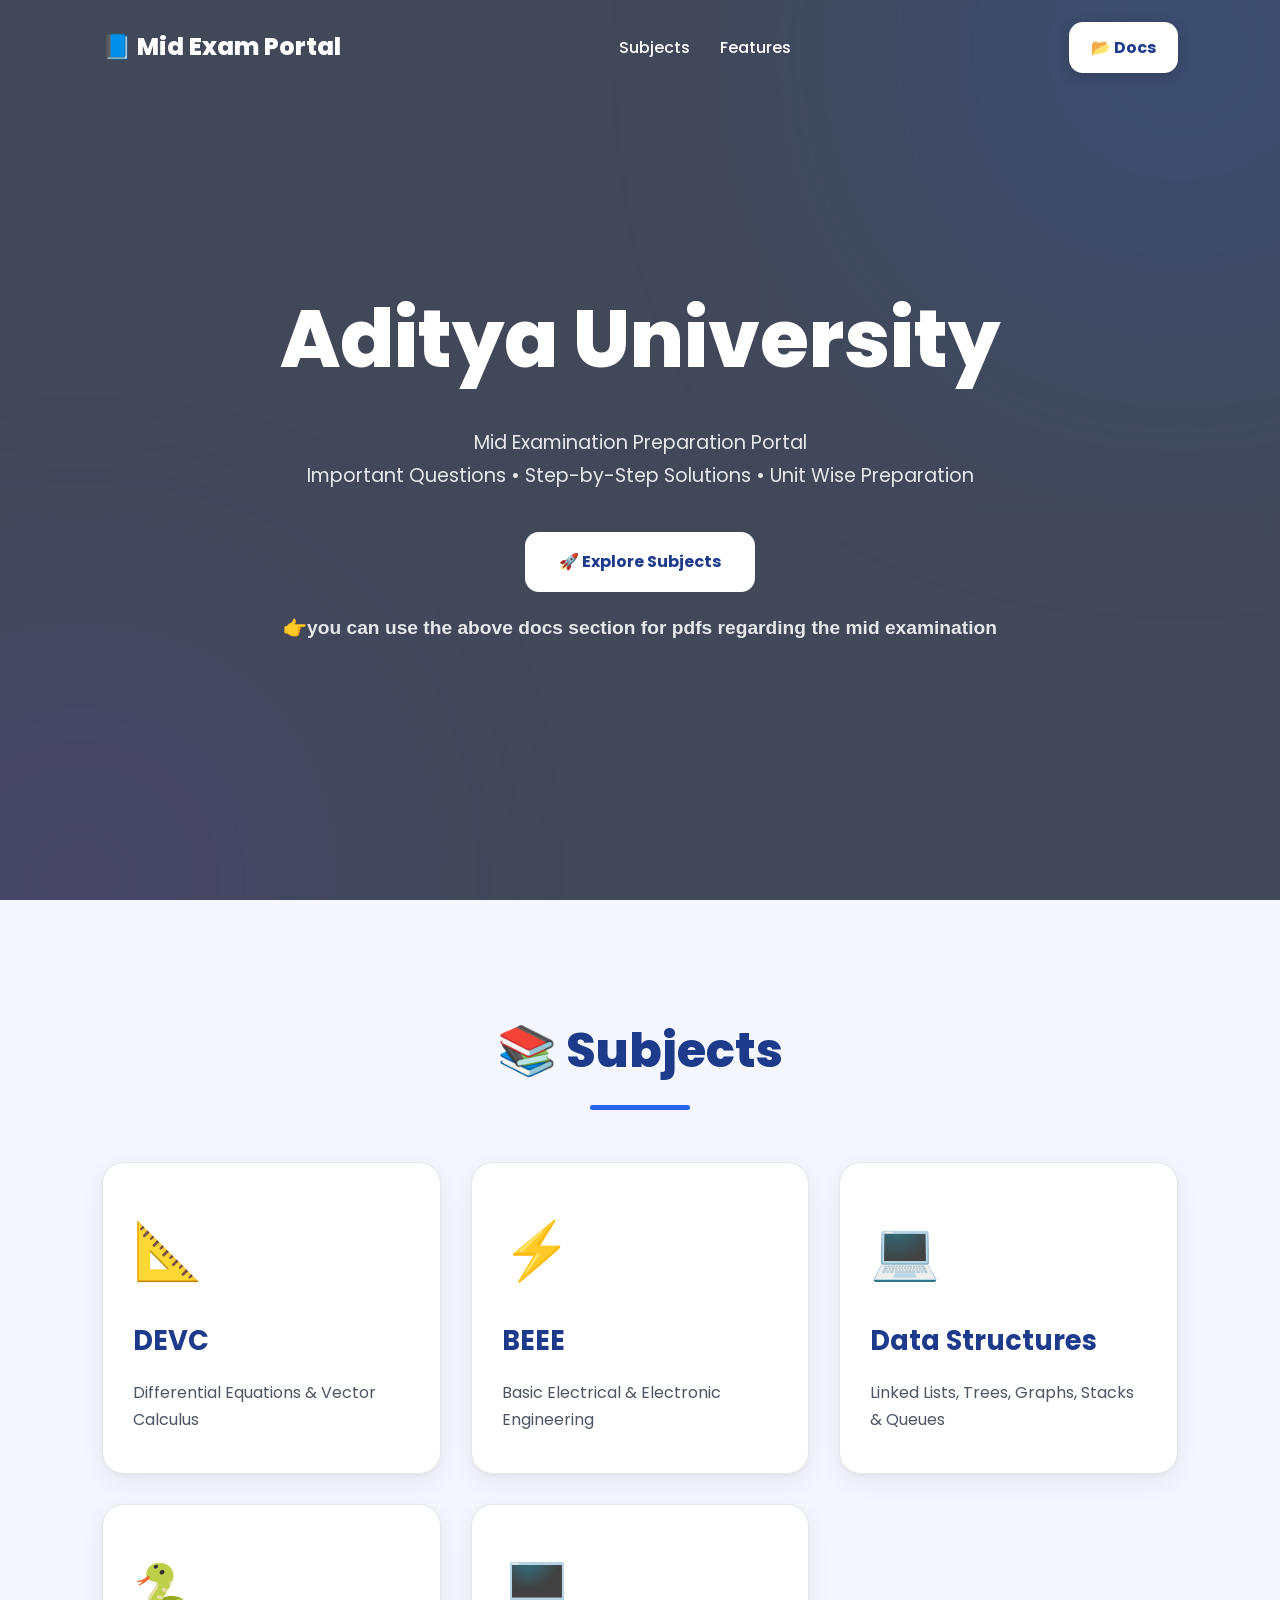
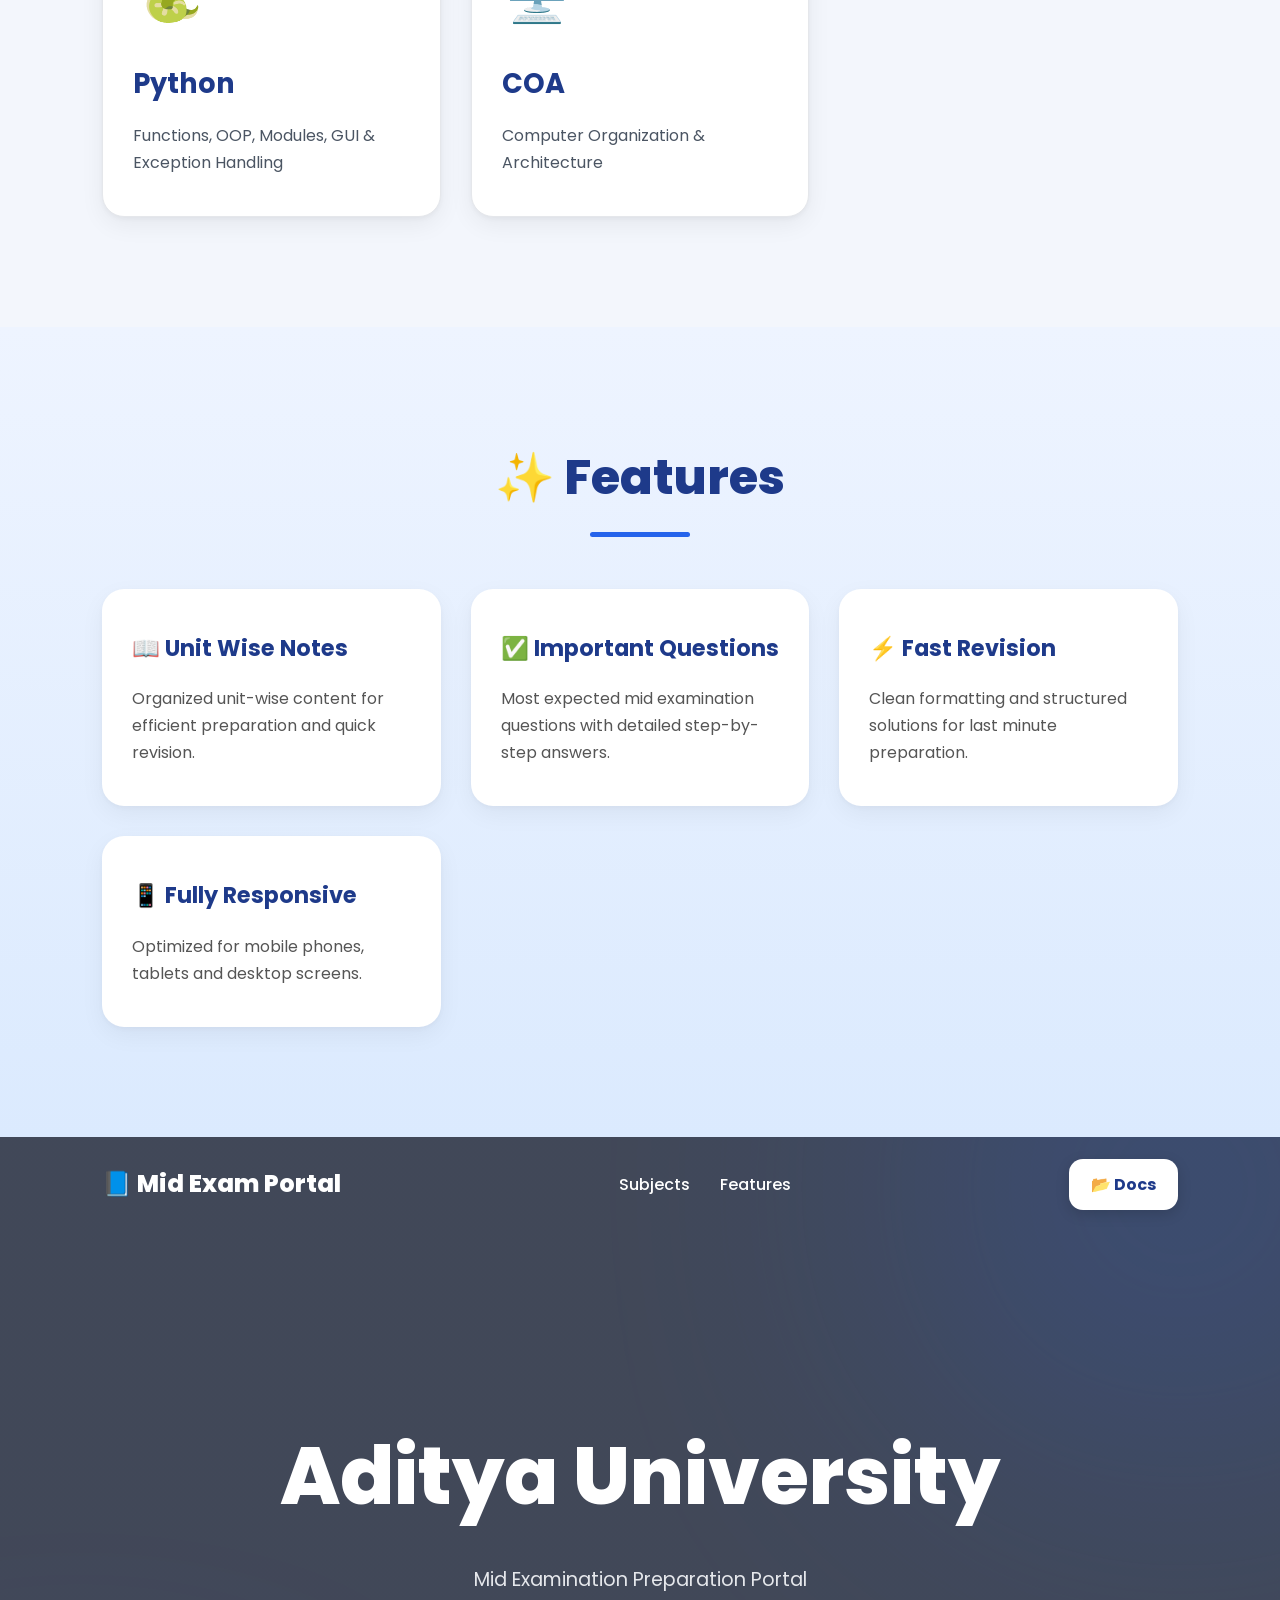
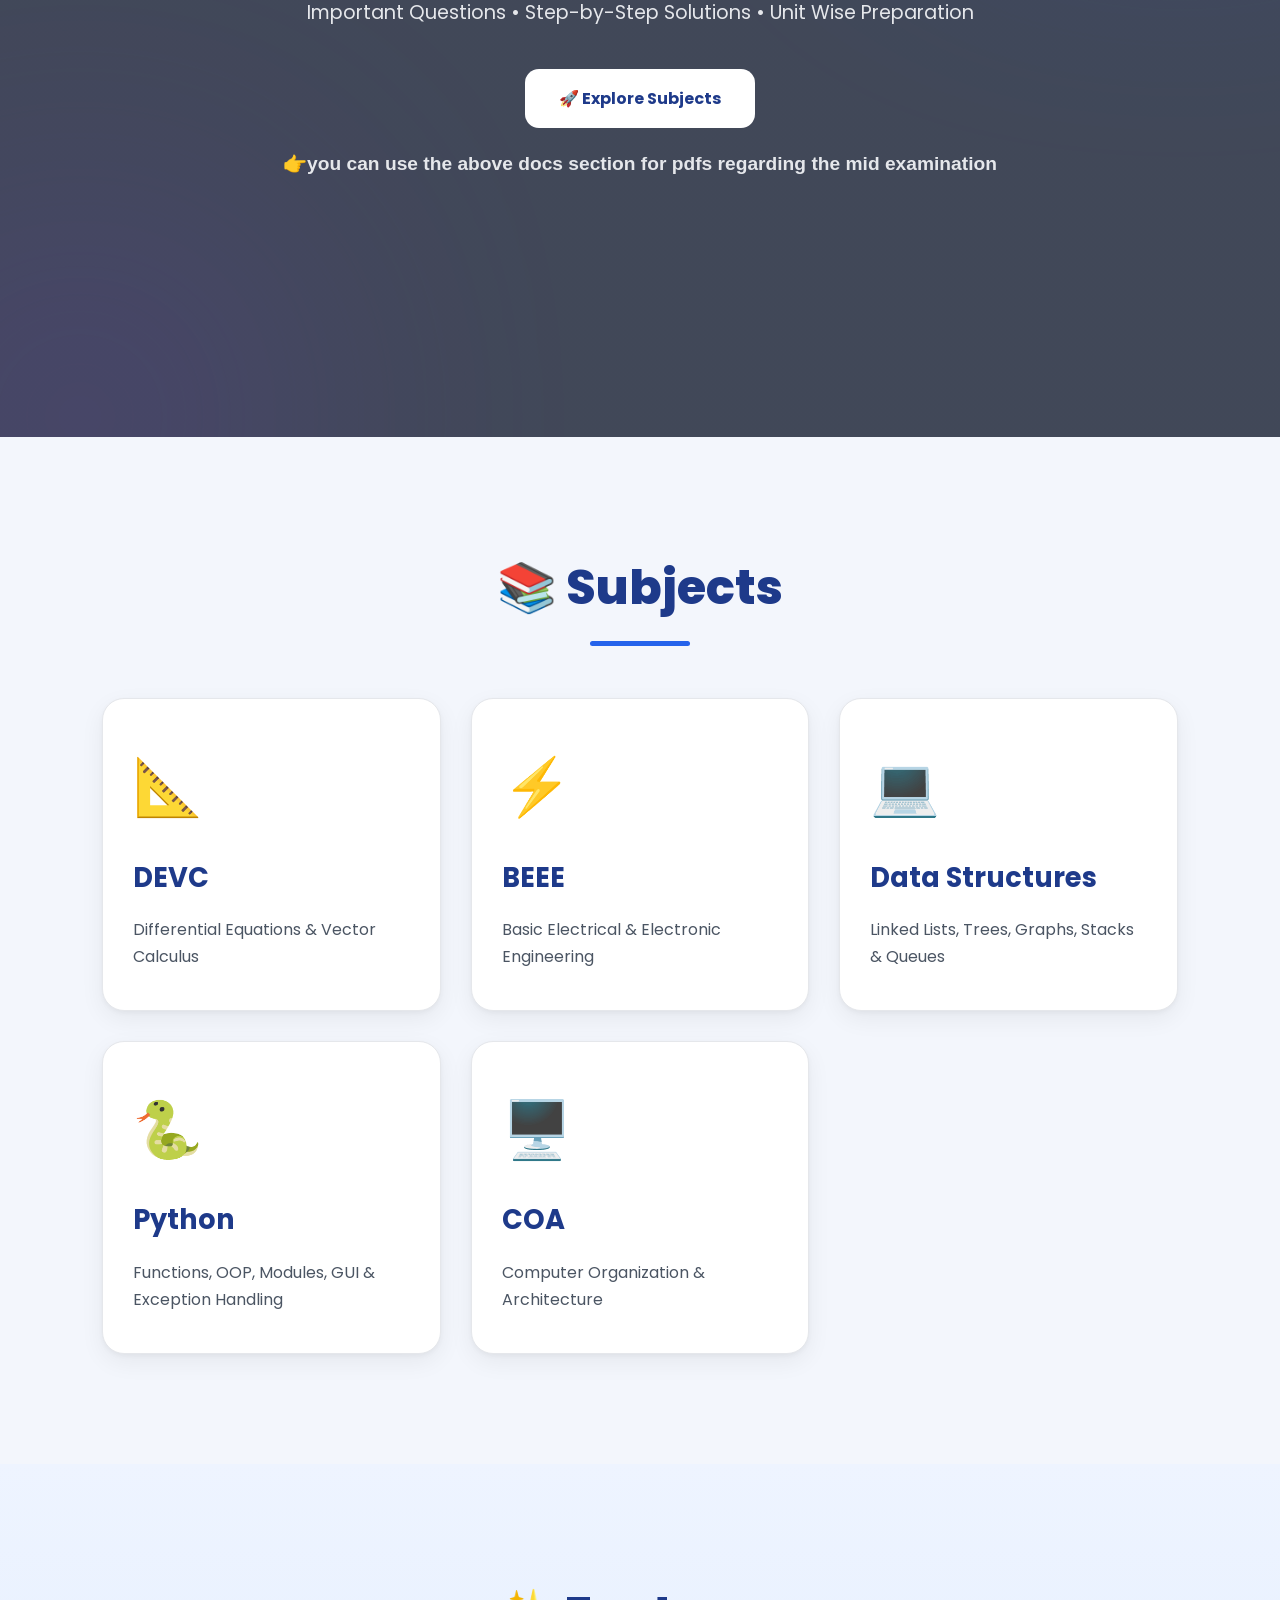
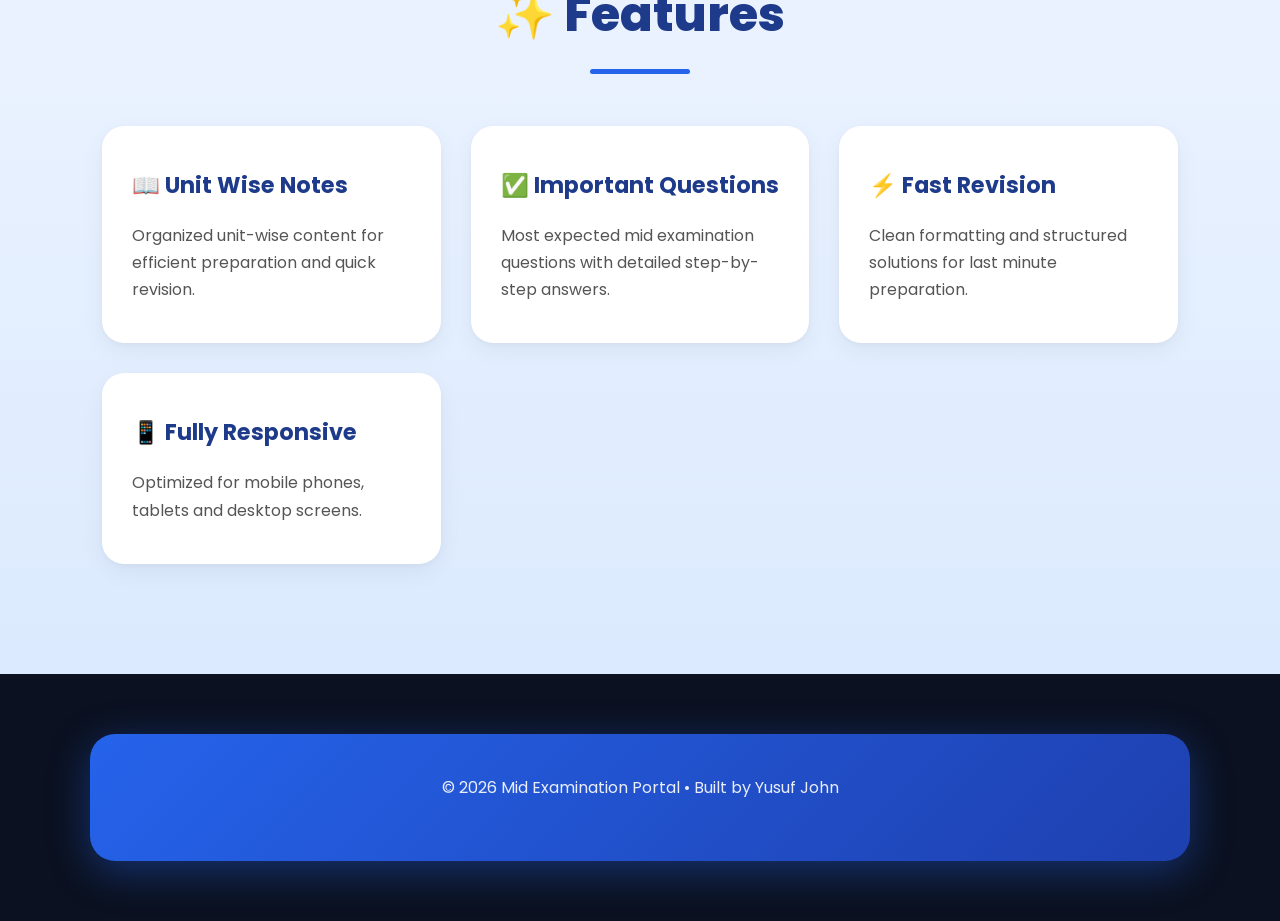
==== commit 6a203052: "Update index.html" ====
--- a/index.html
+++ b/index.html
@@ -503,29 +503,11 @@
 ========================== -->
 
 <footer class="footer">
-
   <div class="footer-box">
-
-    <h2>
-      📘 Mid Examination Portal
-    </h2>
-
-    <p>
-      Prepare smarter with unit-wise notes, important questions, and step-by-step solutions.
-    </p>
-
-    <div class="footer-links">
-      <a href="#subjects">Subjects</a>
-      <a href="#features">Features</a>
-      <a href="docs.html">Docs</a>
-    </div>
-
     <p class="footer-credit">
       © 2026 Mid Examination Portal • Built by Yusuf John
     </p>
-
   </div>
-
 </footer>
 
   <!-- =========================
--- a/style.css
+++ b/style.css
@@ -907,3 +907,66 @@
   translateY(-3px)
   scale(1.03);
 }
+/* =========================
+   FOOTER
+========================= */
+
+.footer {
+  padding: 60px 20px;
+  background: #0b1120;
+  display: flex;
+  justify-content: center;
+  align-items: center;
+}
+
+.footer-box {
+  width: 100%;
+  max-width: 1100px;
+  background: linear-gradient(135deg, #2563eb, #1e40af);
+  padding: 40px;
+  border-radius: 25px;
+  text-align: center;
+  color: white;
+  box-shadow: 0 10px 40px rgba(37, 99, 235, 0.4);
+  transition: 0.3s ease;
+}
+
+.footer-box:hover {
+  transform: translateY(-5px);
+  box-shadow: 0 15px 50px rgba(37, 99, 235, 0.6);
+}
+
+.footer-box h2 {
+  font-size: 2rem;
+  margin-bottom: 15px;
+}
+
+.footer-box p {
+  font-size: 1rem;
+  line-height: 1.7;
+  margin-bottom: 20px;
+}
+
+.footer-links {
+  display: flex;
+  justify-content: center;
+  gap: 25px;
+  flex-wrap: wrap;
+  margin-bottom: 25px;
+}
+
+.footer-links a {
+  text-decoration: none;
+  color: white;
+  font-weight: 600;
+  transition: 0.3s;
+}
+
+.footer-links a:hover {
+  color: #cbd5e1;
+}
+
+.footer-credit {
+  font-size: 0.95rem;
+  opacity: 0.9;
+}
--- a/style.css
+++ b/style.css
@@ -907,3 +907,66 @@
   translateY(-3px)
   scale(1.03);
 }
+/* =========================
+   FOOTER
+========================= */
+
+.footer {
+  padding: 60px 20px;
+  background: #0b1120;
+  display: flex;
+  justify-content: center;
+  align-items: center;
+}
+
+.footer-box {
+  width: 100%;
+  max-width: 1100px;
+  background: linear-gradient(135deg, #2563eb, #1e40af);
+  padding: 40px;
+  border-radius: 25px;
+  text-align: center;
+  color: white;
+  box-shadow: 0 10px 40px rgba(37, 99, 235, 0.4);
+  transition: 0.3s ease;
+}
+
+.footer-box:hover {
+  transform: translateY(-5px);
+  box-shadow: 0 15px 50px rgba(37, 99, 235, 0.6);
+}
+
+.footer-box h2 {
+  font-size: 2rem;
+  margin-bottom: 15px;
+}
+
+.footer-box p {
+  font-size: 1rem;
+  line-height: 1.7;
+  margin-bottom: 20px;
+}
+
+.footer-links {
+  display: flex;
+  justify-content: center;
+  gap: 25px;
+  flex-wrap: wrap;
+  margin-bottom: 25px;
+}
+
+.footer-links a {
+  text-decoration: none;
+  color: white;
+  font-weight: 600;
+  transition: 0.3s;
+}
+
+.footer-links a:hover {
+  color: #cbd5e1;
+}
+
+.footer-credit {
+  font-size: 0.95rem;
+  opacity: 0.9;
+}
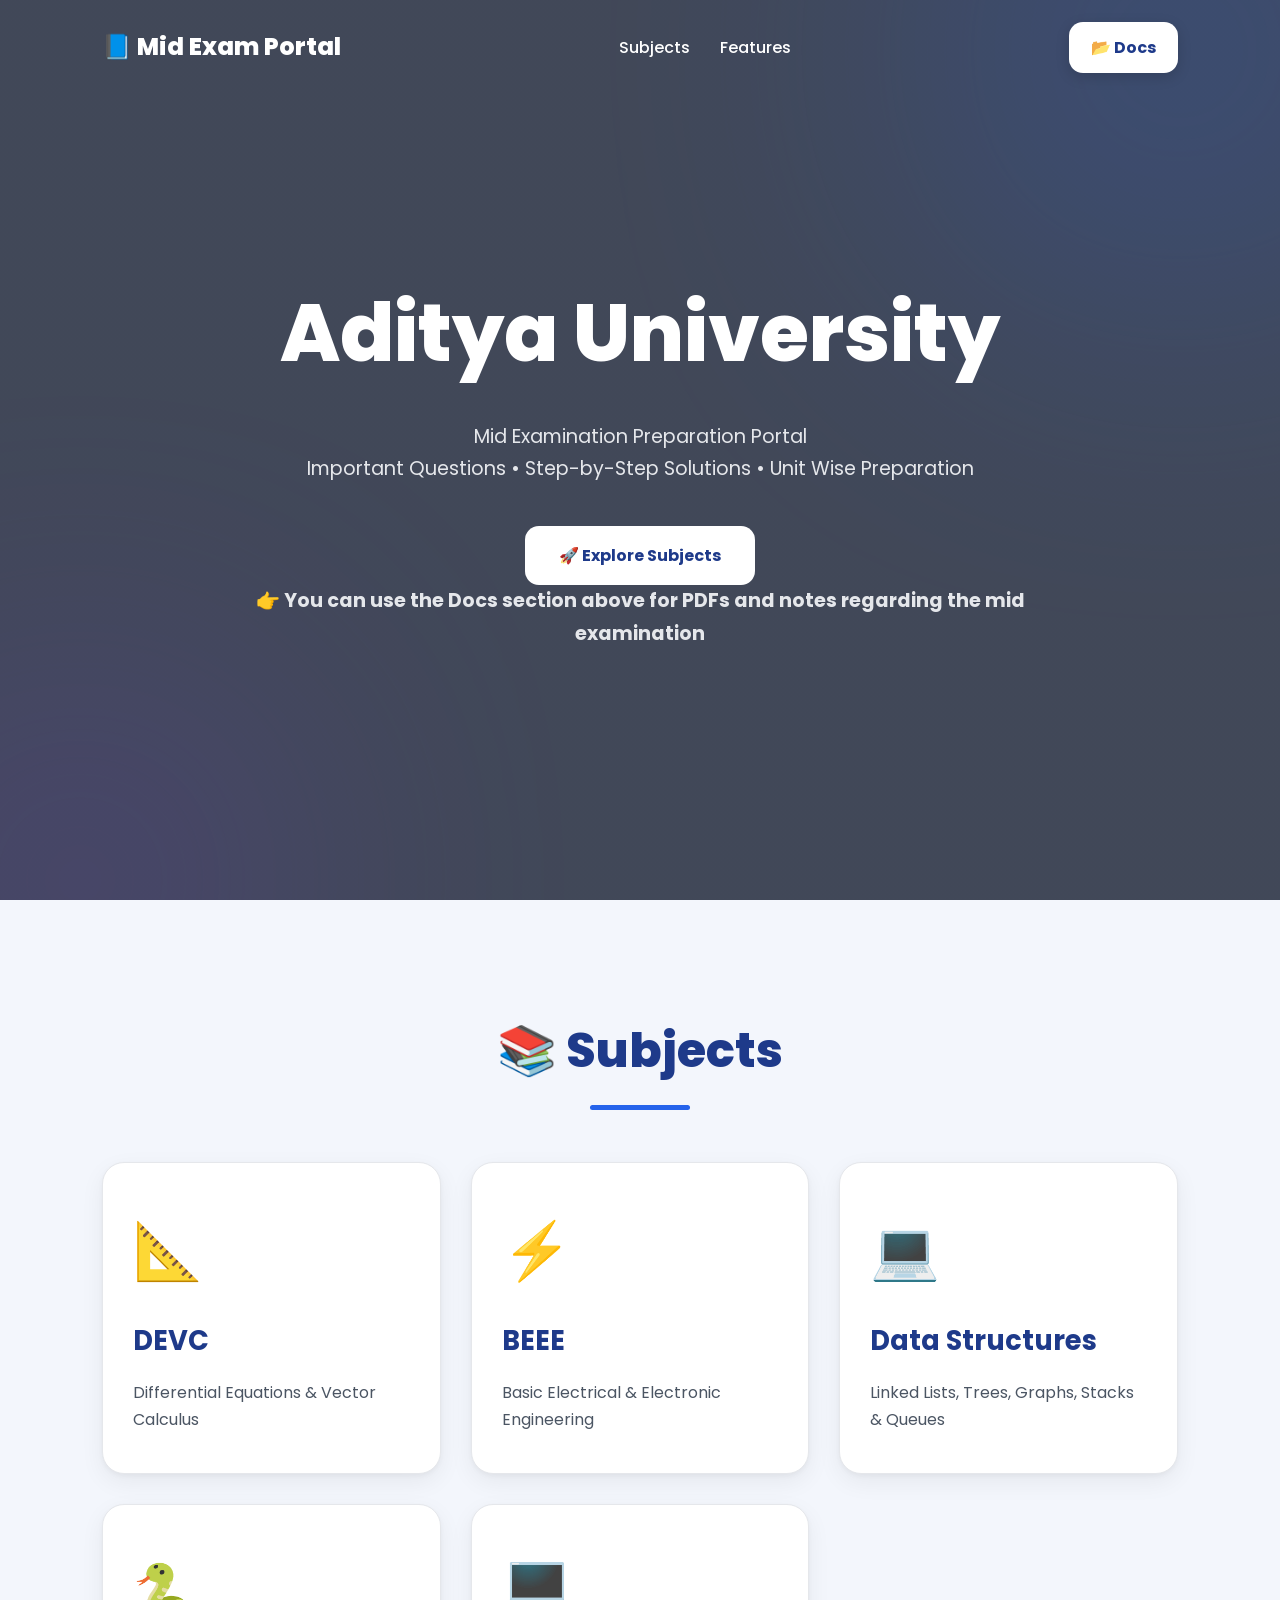
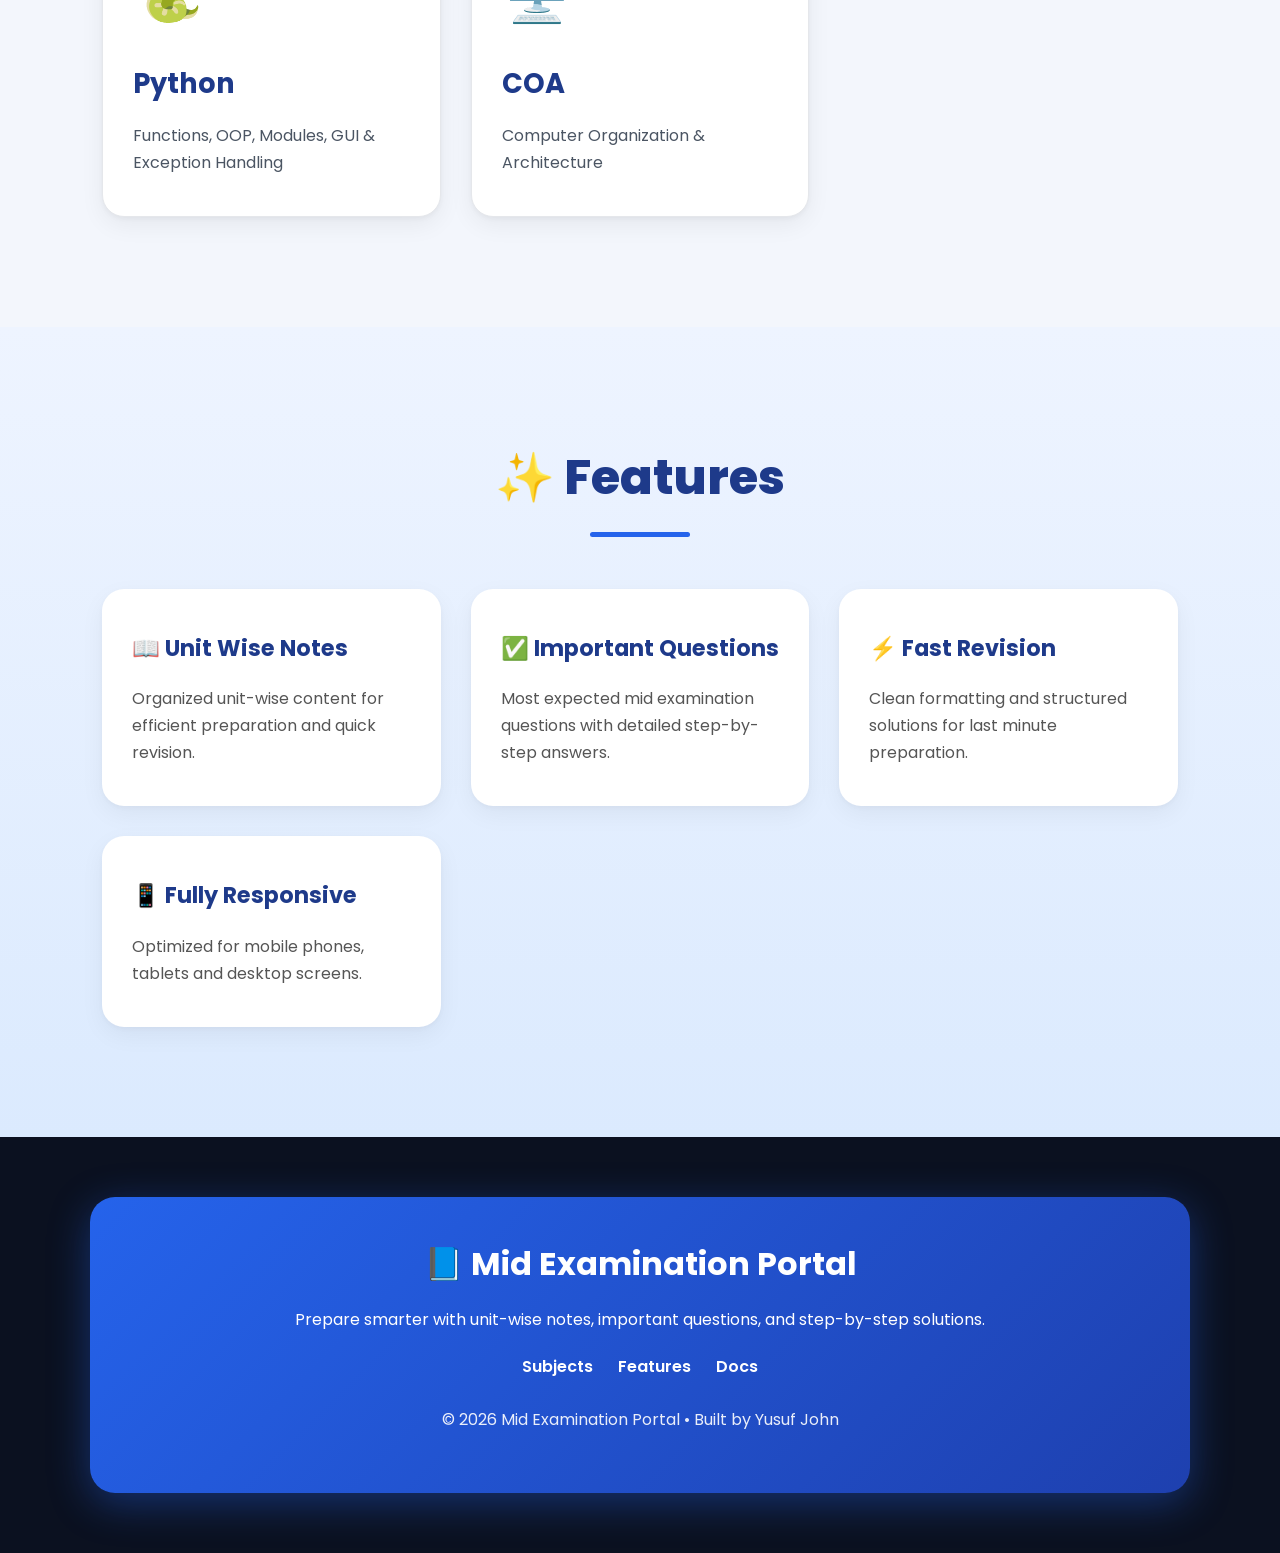
==== commit fe291896: "Update index.html" ====
--- a/index.html
+++ b/index.html
@@ -1,13 +1,15 @@
 <!DOCTYPE html>
 <html lang="en">
+
 <head>
   <meta charset="UTF-8" />
-  <meta name="viewport" content="width=device-width, initial-scale=1.0"/>
+  <meta name="viewport" content="width=device-width, initial-scale=1.0" />
 
   <title>Mid Examination Portal</title>
 
   <link rel="stylesheet" href="style.css">
 </head>
+
 <body>
 
   <!-- =========================
@@ -61,13 +63,17 @@
       <a href="#subjects" class="hero-btn">
         🚀 Explore Subjects
       </a>
-      <p style="text-align: center; font-size: 1.2em; margin-top: 20px;font-family: 'Segoe UI', Tahoma, Geneva, Verdana, sans-serif;">
-    <strong>👉you can use the above docs section for pdfs regarding the mid examination</strong>
-  </p>
+
+      <p class="hero-note">
+        <strong>
+          👉 You can use the Docs section above for PDFs and notes regarding the mid examination
+        </strong>
+      </p>
+
     </div>
 
   </header>
-  
+
   <!-- =========================
        SUBJECTS SECTION
   ========================== -->
@@ -250,265 +256,31 @@
        FOOTER
   ========================== -->
 
-  <!DOCTYPE html>
-<html lang="en">
-<head>
-  <meta charset="UTF-8" />
-  <meta name="viewport" content="width=device-width, initial-scale=1.0"/>
-
-  <title>Mid Examination Portal</title>
-
-  <link rel="stylesheet" href="style.css">
-</head>
-<body>
-
-  <!-- =========================
-       HERO SECTION
-  ========================== -->
-
-  <header class="hero">
-
-    <!-- =========================
-         NAVBAR
-    ========================== -->
-
-    <nav class="navbar">
-
-      <!-- LOGO -->
-
-      <div class="logo">
-        📘 Mid Exam Portal
-      </div>
-
-      <!-- NAV LINKS -->
-
-      <ul class="nav-links">
-        <li><a href="#subjects">Subjects</a></li>
-        <li><a href="#features">Features</a></li>
-      </ul>
-
-      <!-- DOCS BUTTON -->
-
-      <a href="docs.html" class="docs-top-btn">
-        📂 Docs
-      </a>
-
-    </nav>
-
-    <!-- =========================
-         HERO CONTENT
-    ========================== -->
-
-    <div class="hero-content">
-
-      <h1>
-        Aditya University
-      </h1>
+  <footer class="footer">
+
+    <div class="footer-box">
+
+      <h2>
+        📘 Mid Examination Portal
+      </h2>
 
       <p>
-        Mid Examination Preparation Portal <br>
-        Important Questions • Step-by-Step Solutions • Unit Wise Preparation
-      </p>
-
-      <a href="#subjects" class="hero-btn">
-        🚀 Explore Subjects
-      </a>
-      <p style="text-align: center; font-size: 1.2em; margin-top: 20px;font-family: 'Segoe UI', Tahoma, Geneva, Verdana, sans-serif;">
-    <strong>👉you can use the above docs section for pdfs regarding the mid examination</strong>
-  </p>
-    </div>
-
-  </header>
-  
-  <!-- =========================
-       SUBJECTS SECTION
-  ========================== -->
-
-  <section id="subjects" class="subjects-section">
-
-    <h2 class="section-title">
-      📚 Subjects
-    </h2>
-
-    <div class="subjects-grid">
-
-      <!-- DEVC -->
-
-      <a href="devc.html" class="subject-card">
-
-        <div class="subject-icon">
-          📐
-        </div>
-
-        <h3>
-          DEVC
-        </h3>
-
-        <p>
-          Differential Equations & Vector Calculus
-        </p>
-
-      </a>
-
-      <!-- BEEE -->
-
-      <a href="beee.html" class="subject-card">
-
-        <div class="subject-icon">
-          ⚡
-        </div>
-
-        <h3>
-          BEEE
-        </h3>
-
-        <p>
-          Basic Electrical & Electronic Engineering
-        </p>
-
-      </a>
-
-      <!-- DS -->
-
-      <a href="ds.html" class="subject-card">
-
-        <div class="subject-icon">
-          💻
-        </div>
-
-        <h3>
-          Data Structures
-        </h3>
-
-        <p>
-          Linked Lists, Trees, Graphs, Stacks & Queues
-        </p>
-
-      </a>
-
-      <!-- PYTHON -->
-
-      <a href="python.html" class="subject-card">
-
-        <div class="subject-icon">
-          🐍
-        </div>
-
-        <h3>
-          Python
-        </h3>
-
-        <p>
-          Functions, OOP, Modules, GUI & Exception Handling
-        </p>
-
-      </a>
-
-      <!-- COA -->
-
-      <a href="coa.html" class="subject-card">
-
-        <div class="subject-icon">
-          🖥️
-        </div>
-
-        <h3>
-          COA
-        </h3>
-
-        <p>
-          Computer Organization & Architecture
-        </p>
-
-      </a>
-
-    </div>
-
-  </section>
-
-  <!-- =========================
-       FEATURES SECTION
-  ========================== -->
-
-  <section id="features" class="features-section">
-
-    <h2 class="section-title">
-      ✨ Features
-    </h2>
-
-    <div class="features-grid">
-
-      <!-- FEATURE 1 -->
-
-      <div class="feature-box">
-
-        <h3>
-          📖 Unit Wise Notes
-        </h3>
-
-        <p>
-          Organized unit-wise content for efficient preparation and quick revision.
-        </p>
-
-      </div>
-
-      <!-- FEATURE 2 -->
-
-      <div class="feature-box">
-
-        <h3>
-          ✅ Important Questions
-        </h3>
-
-        <p>
-          Most expected mid examination questions with detailed step-by-step answers.
-        </p>
-
-      </div>
-
-      <!-- FEATURE 3 -->
-
-      <div class="feature-box">
-
-        <h3>
-          ⚡ Fast Revision
-        </h3>
-
-        <p>
-          Clean formatting and structured solutions for last minute preparation.
-        </p>
-
-      </div>
-
-      <!-- FEATURE 4 -->
-
-      <div class="feature-box">
-
-        <h3>
-          📱 Fully Responsive
-        </h3>
-
-        <p>
-          Optimized for mobile phones, tablets and desktop screens.
-        </p>
-
-      </div>
-
-    </div>
-
-  </section>
-
-  <!-- =========================
-     FOOTER
-========================== -->
-
-<footer class="footer">
-  <div class="footer-box">
-    <p class="footer-credit">
-      © 2026 Mid Examination Portal • Built by Yusuf John
-    </p>
-  </div>
-</footer>
+        Prepare smarter with unit-wise notes, important questions, and step-by-step solutions.
+      </p>
+
+      <div class="footer-links">
+        <a href="#subjects">Subjects</a>
+        <a href="#features">Features</a>
+        <a href="docs.html">Docs</a>
+      </div>
+
+      <p class="footer-credit">
+        © 2026 Mid Examination Portal • Built by Yusuf John
+      </p>
+
+    </div>
+
+  </footer>
 
   <!-- =========================
        SCRIPT
@@ -517,13 +289,5 @@
   <script src="script.js"></script>
 
 </body>
+
 </html>
-
-  <!-- =========================
-       SCRIPT
-  ========================== -->
-
-  <script src="script.js"></script>
-
-</body>
-</html>
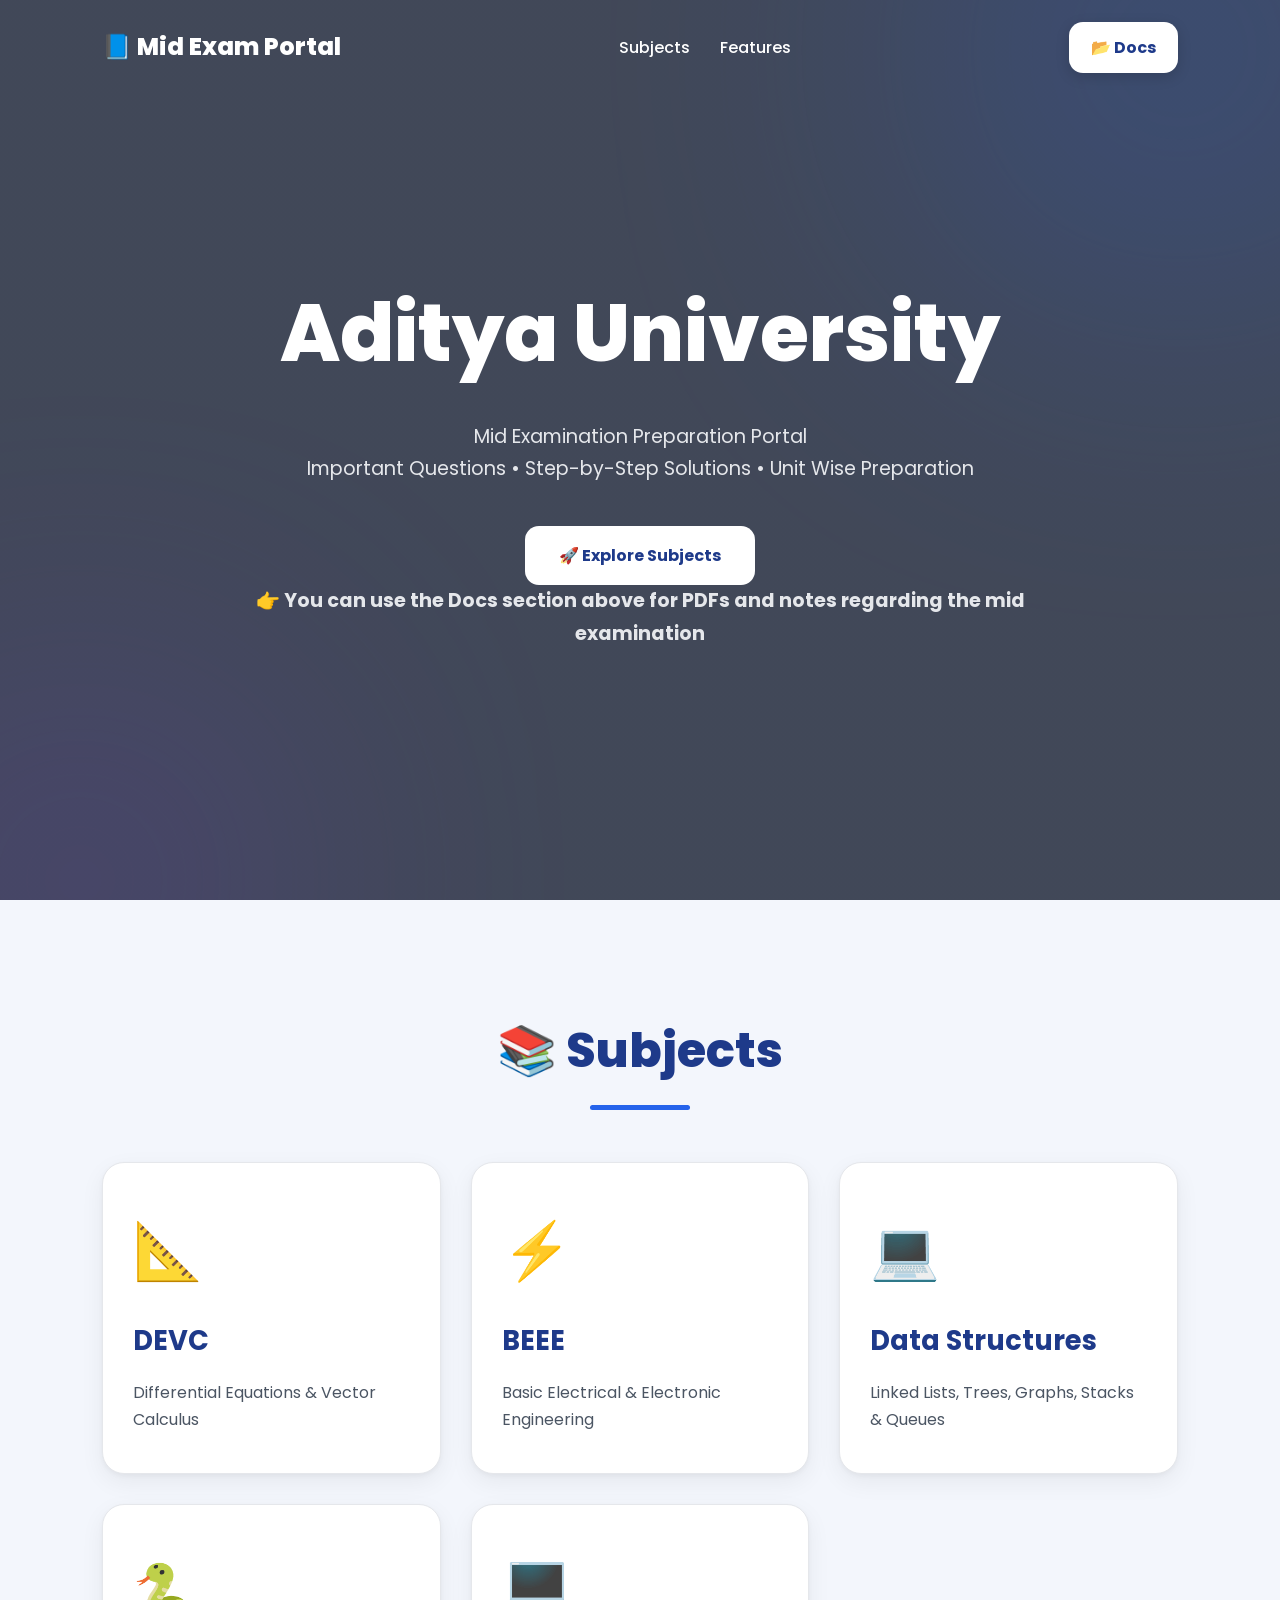
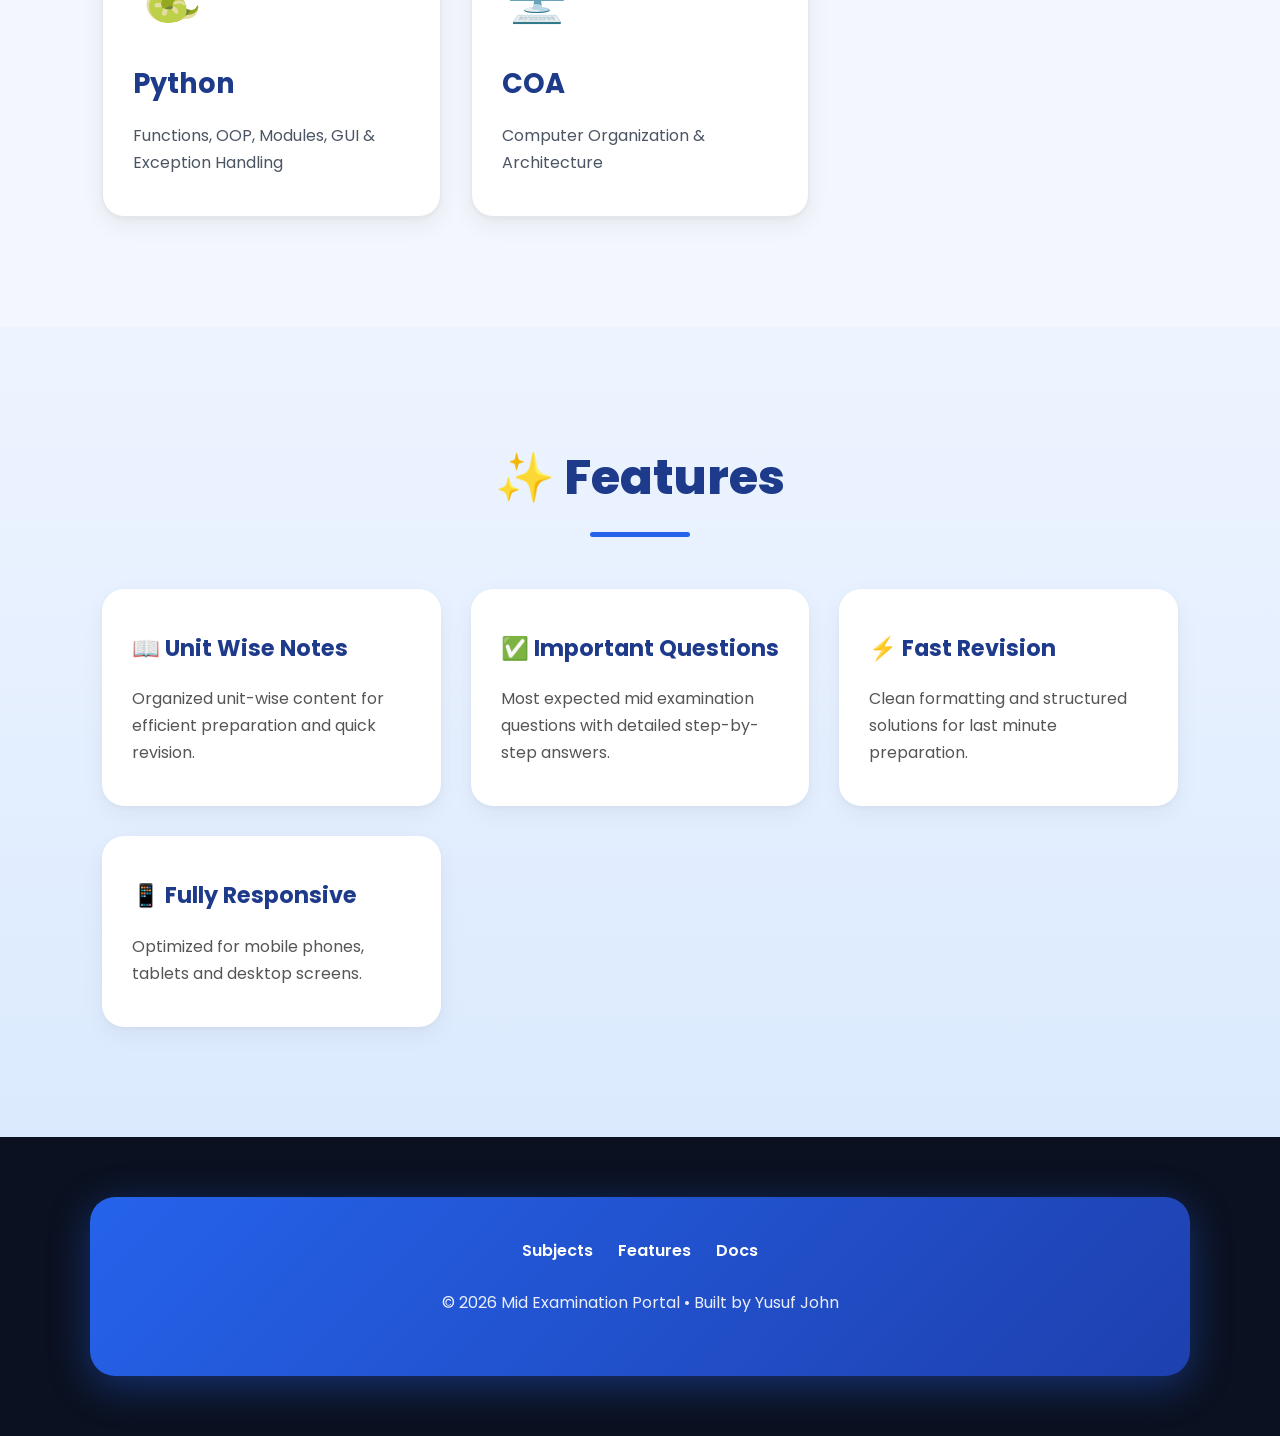
==== commit 0b9c8772: "Fix HTML structure and remove unnecessary lines" ====
--- a/index.html
+++ b/index.html
@@ -260,14 +260,6 @@
 
     <div class="footer-box">
 
-      <h2>
-        📘 Mid Examination Portal
-      </h2>
-
-      <p>
-        Prepare smarter with unit-wise notes, important questions, and step-by-step solutions.
-      </p>
-
       <div class="footer-links">
         <a href="#subjects">Subjects</a>
         <a href="#features">Features</a>
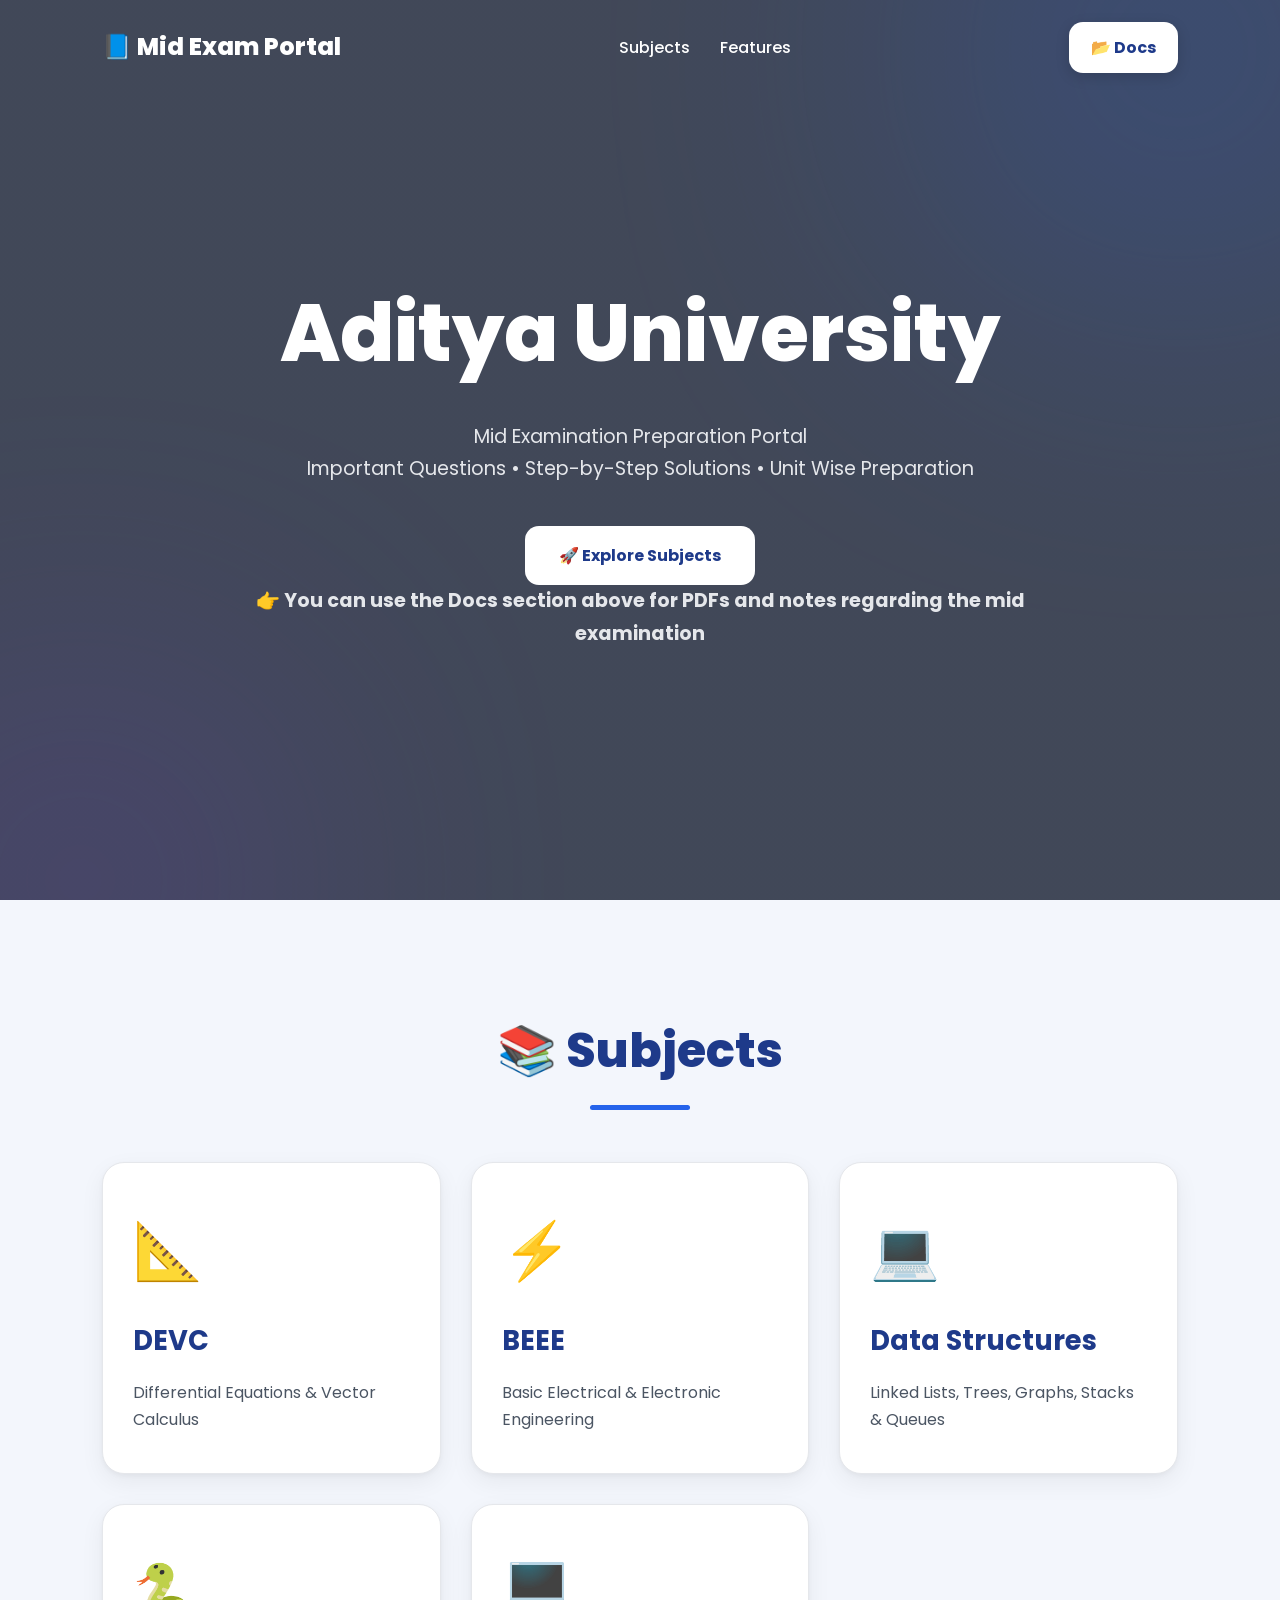
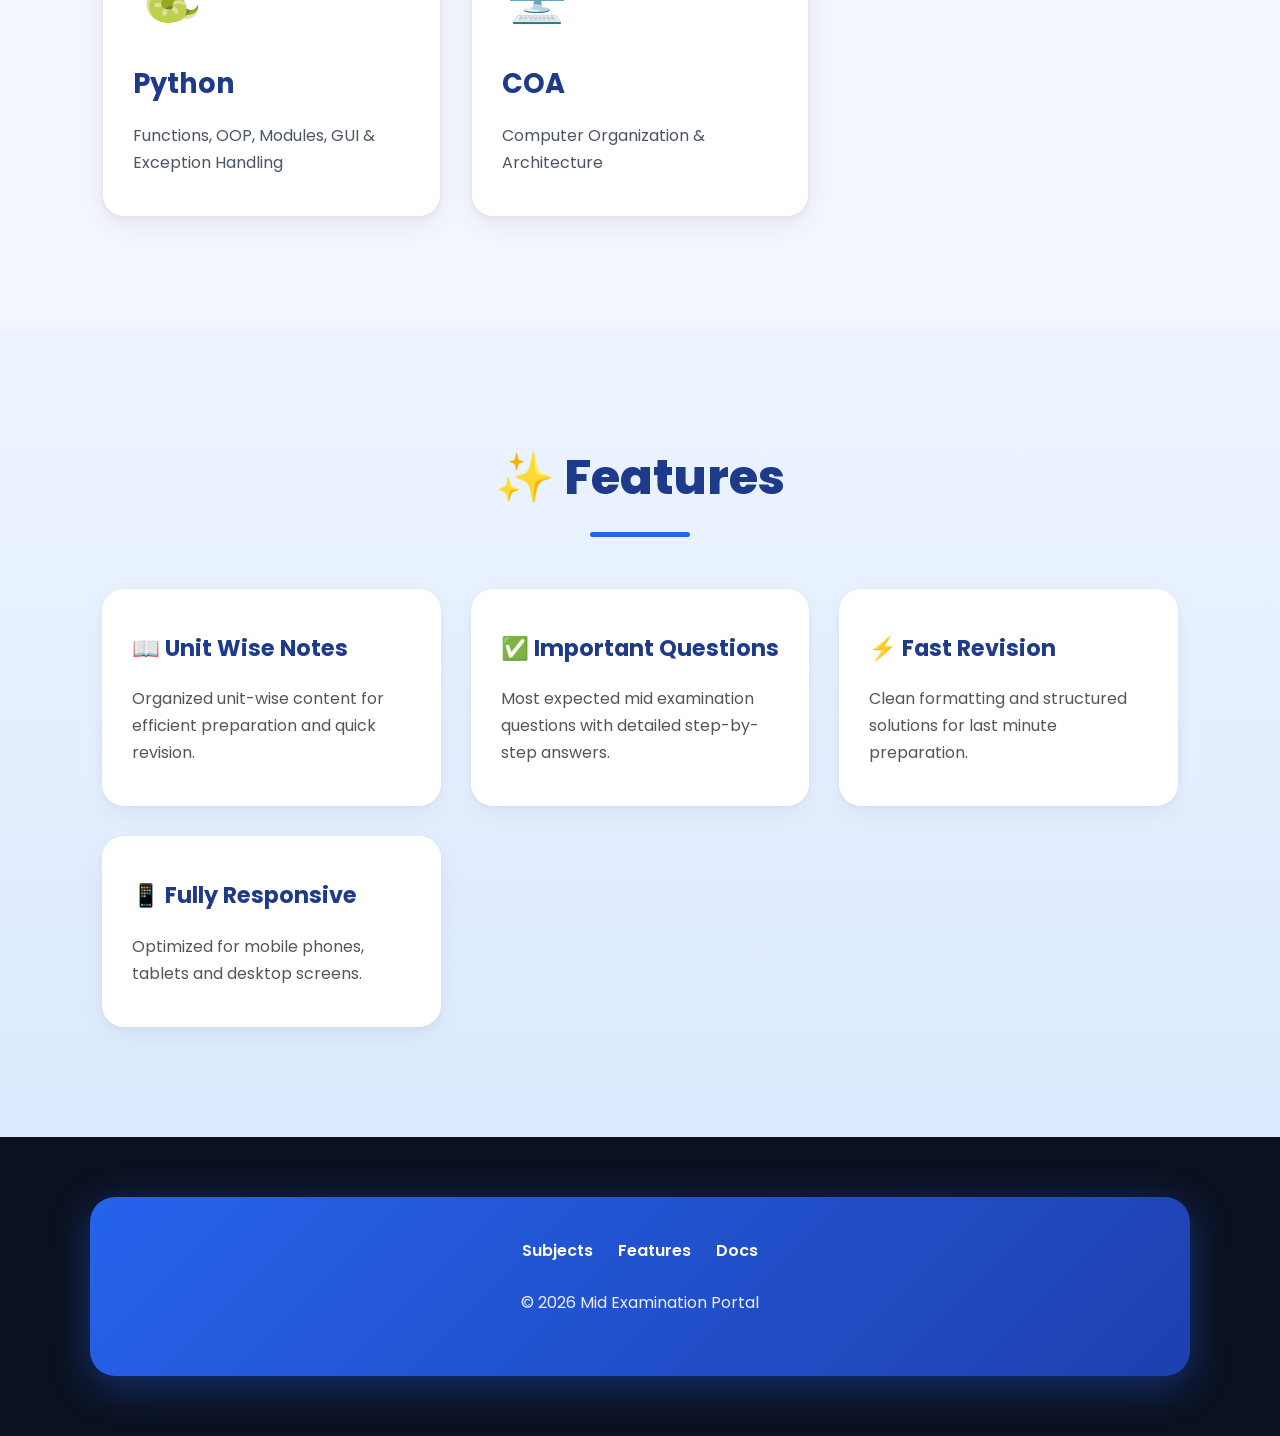
==== commit ec35b723: "Fix HTML formatting and structure" ====
--- a/index.html
+++ b/index.html
@@ -267,7 +267,7 @@
       </div>
 
       <p class="footer-credit">
-        © 2026 Mid Examination Portal • Built by Yusuf John
+        © 2026 Mid Examination Portal 
       </p>
 
     </div>
